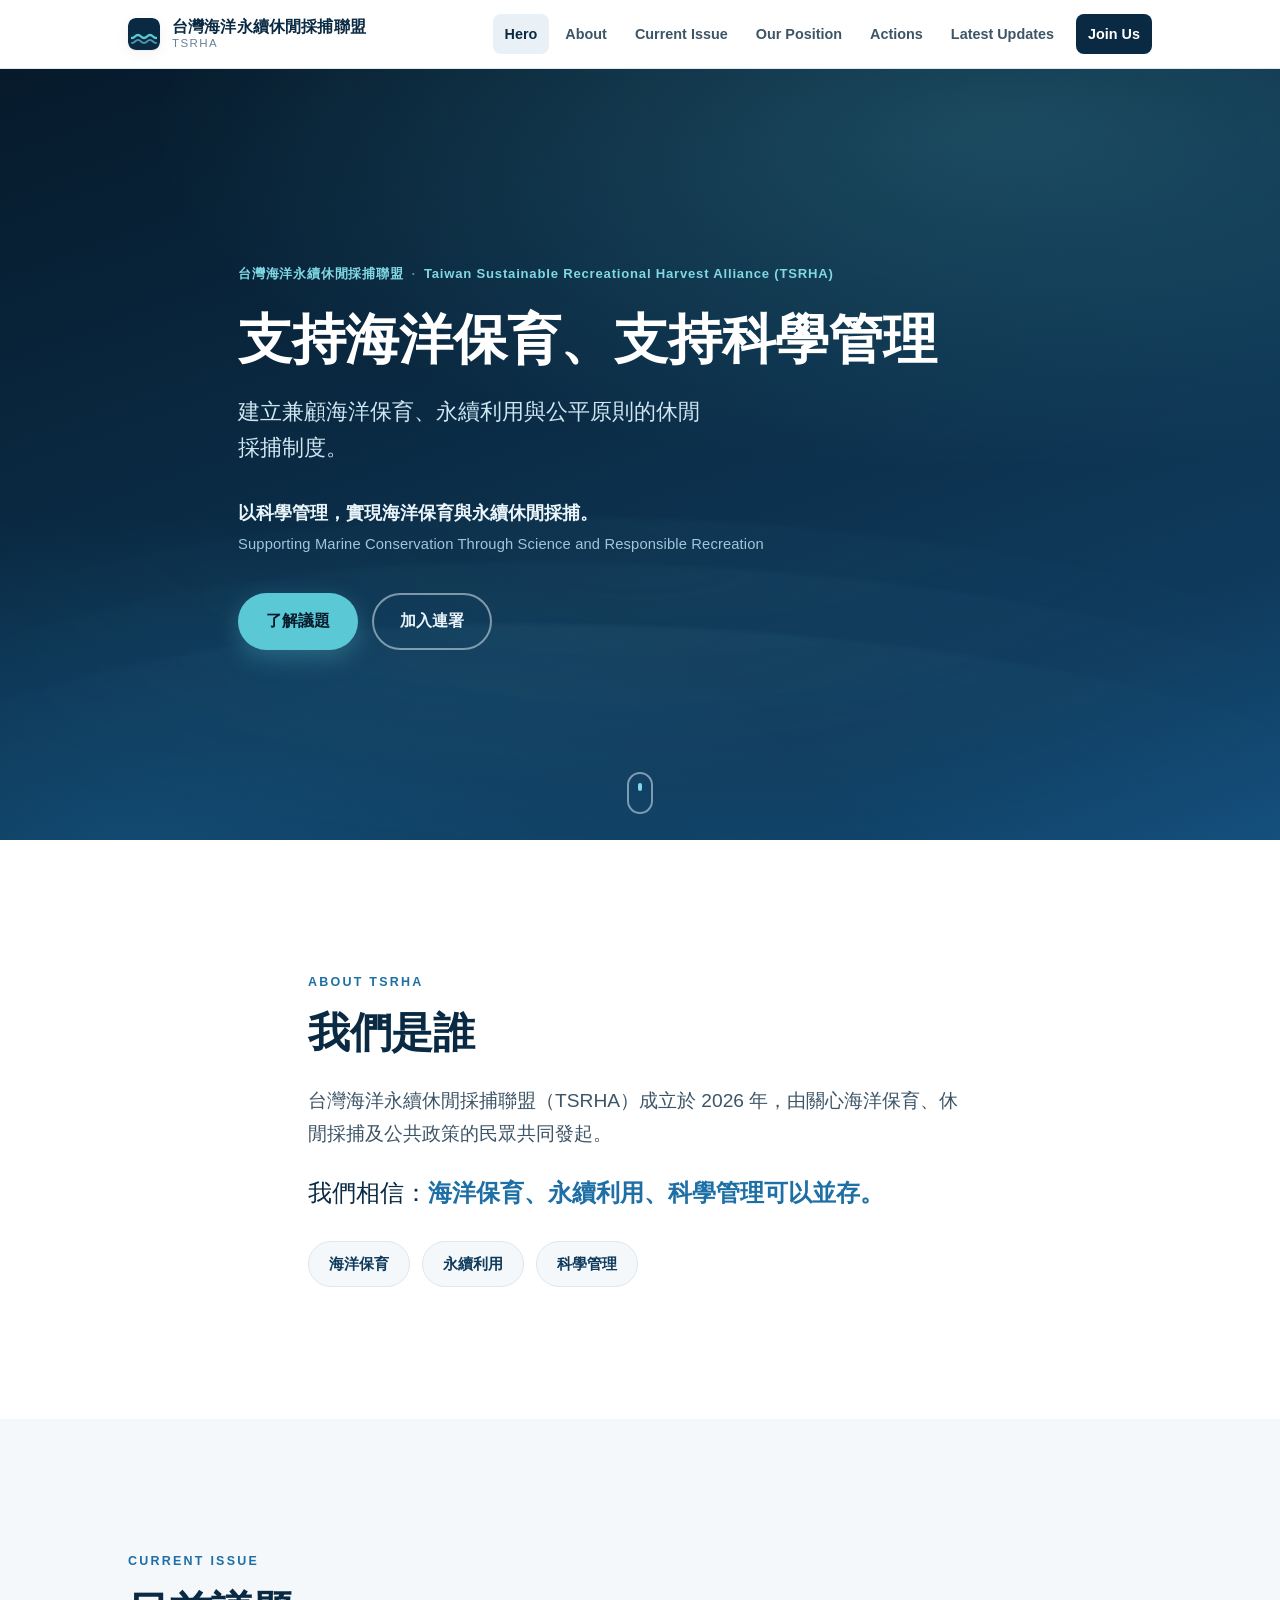
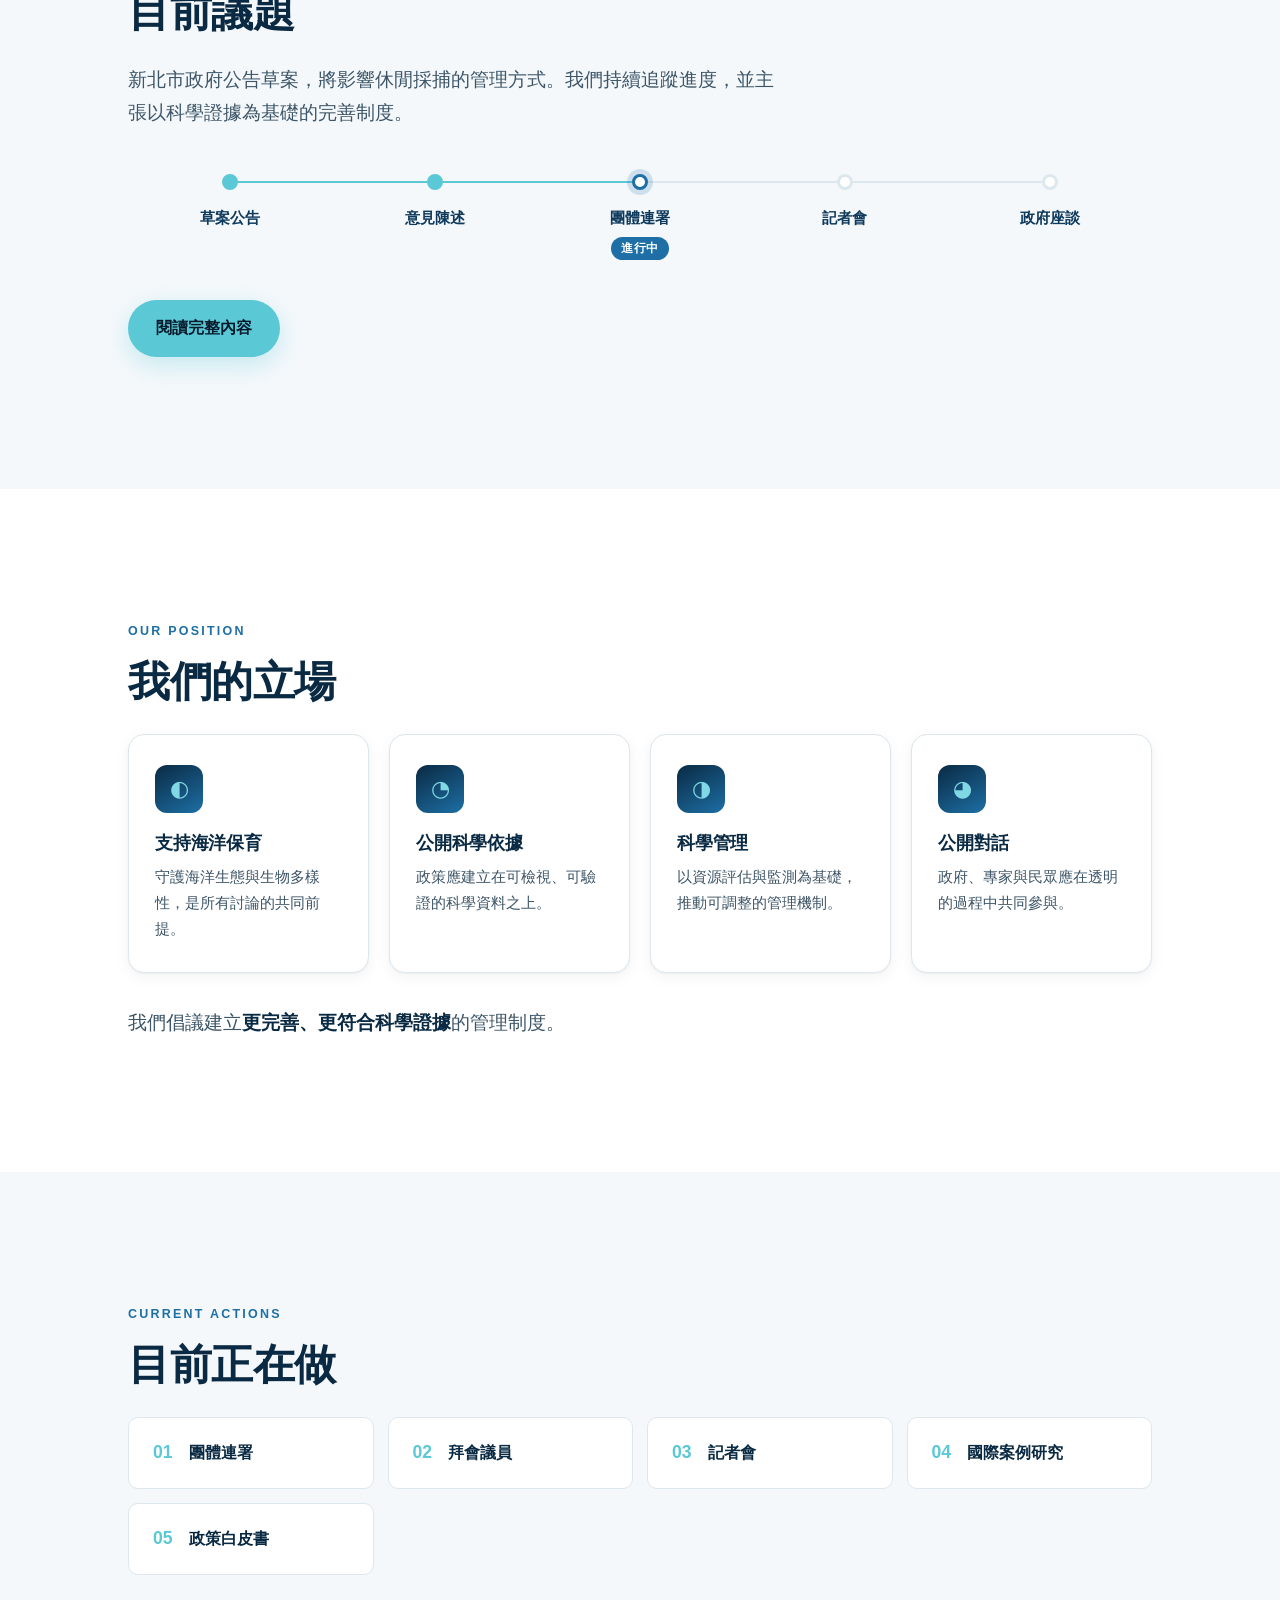
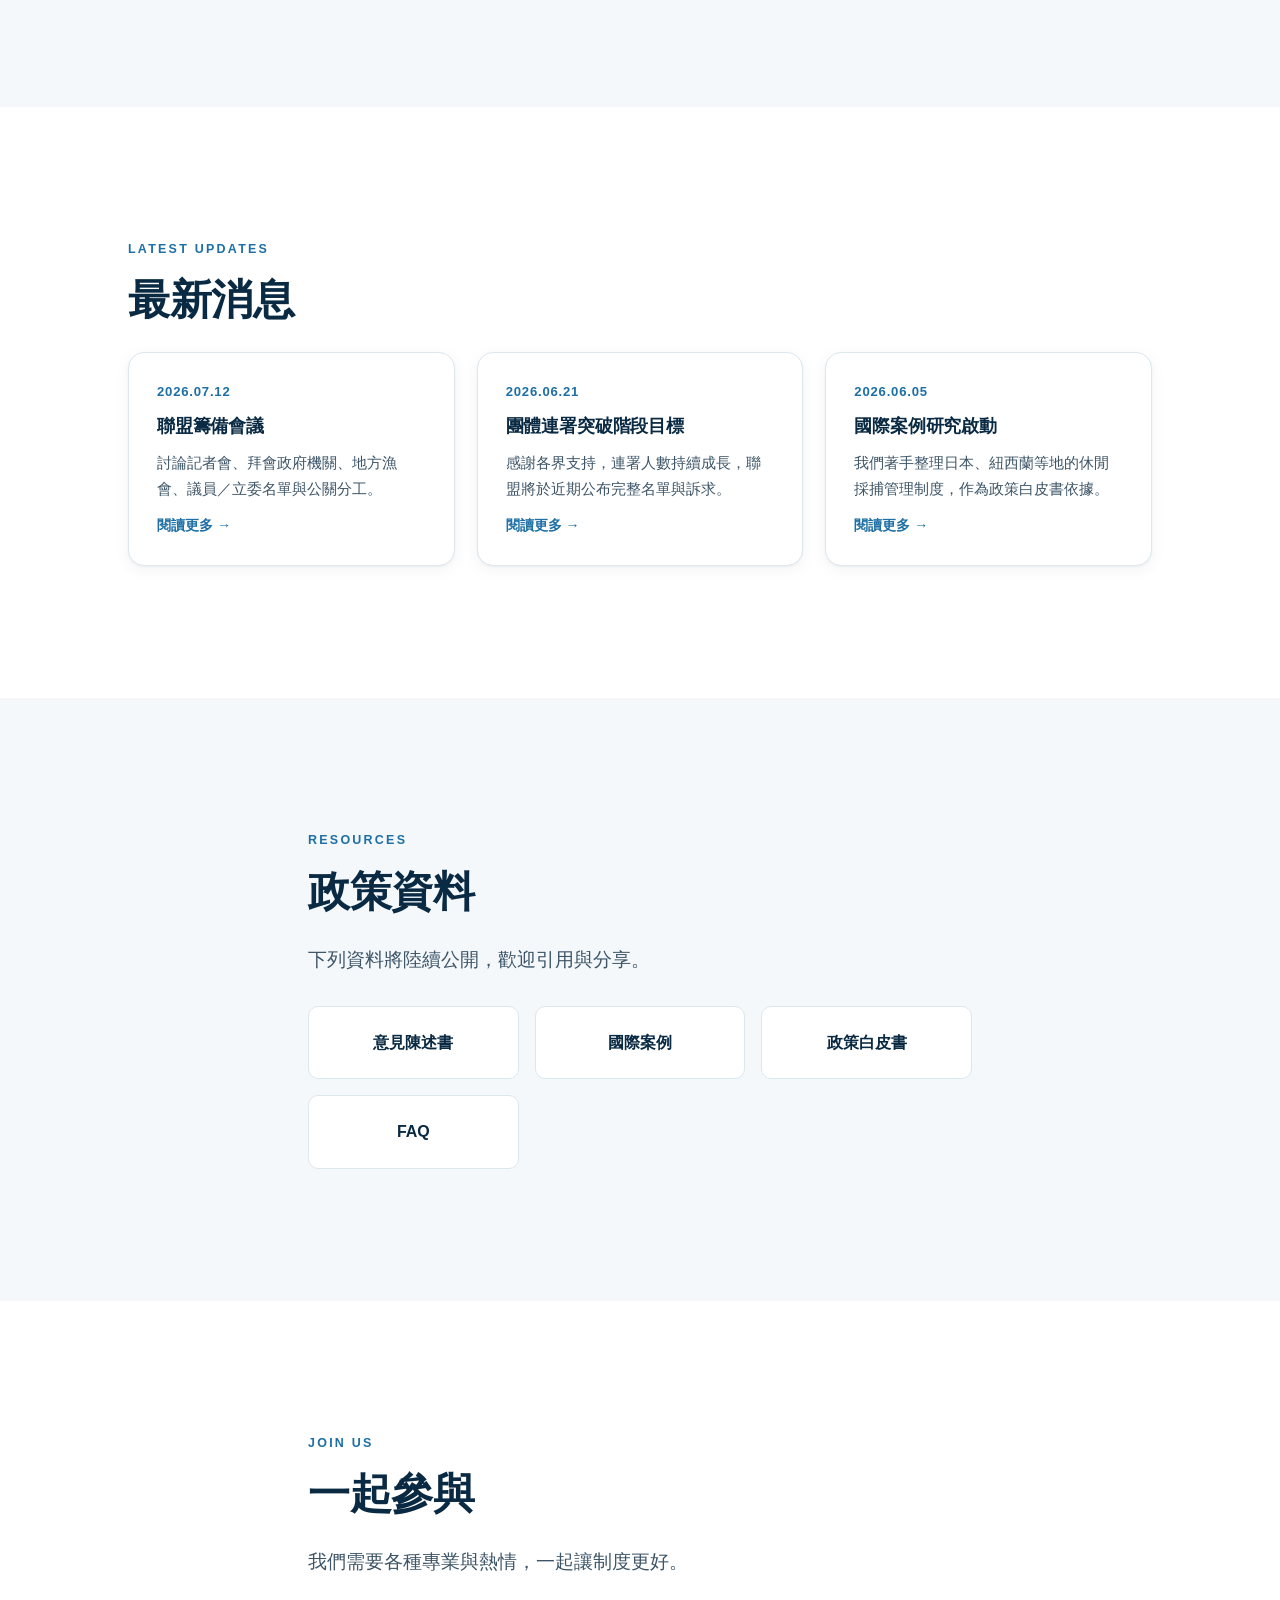
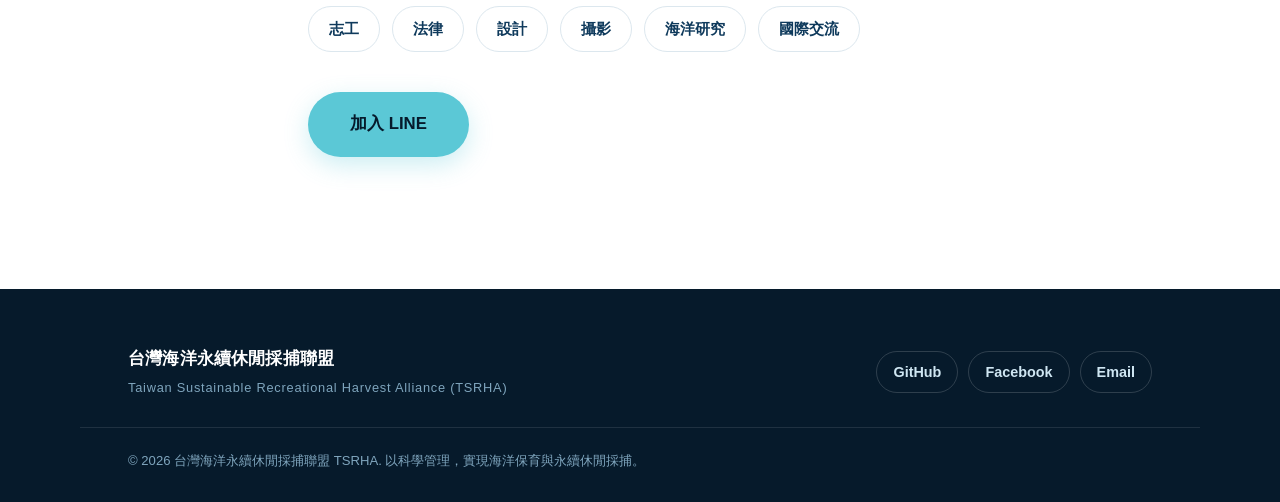
==== index.html @ b39837e5 "Update latest news item" ====
<!DOCTYPE html>
<html lang="zh-Hant">
<head>
  <meta charset="UTF-8">
  <meta name="viewport" content="width=device-width, initial-scale=1.0">
  <meta name="description" content="台灣海洋永續休閒採捕聯盟（TSRHA）— 以科學管理，實現海洋保育與永續休閒採捕。Supporting Marine Conservation Through Science and Responsible Recreation.">
  <meta name="theme-color" content="#0a2a43">
  <meta property="og:title" content="台灣海洋永續休閒採捕聯盟 TSRHA">
  <meta property="og:description" content="以科學管理，實現海洋保育與永續休閒採捕。">
  <meta property="og:type" content="website">
  <title>台灣海洋永續休閒採捕聯盟 TSRHA｜以科學管理實現海洋保育與永續採捕</title>
  <link rel="stylesheet" href="styles.css">
  <link rel="icon" href="data:image/svg+xml,%3Csvg xmlns='http://www.w3.org/2000/svg' viewBox='0 0 32 32'%3E%3Crect width='32' height='32' rx='7' fill='%230a2a43'/%3E%3Cpath d='M4 20c3 0 3-3 6-3s3 3 6 3 3-3 6-3 3 3 6 3' stroke='%235bc8d6' stroke-width='2.4' fill='none' stroke-linecap='round'/%3E%3Cpath d='M4 25c3 0 3-3 6-3s3 3 6 3 3-3 6-3 3 3 6 3' stroke='%237fd8e3' stroke-width='2' fill='none' stroke-linecap='round' opacity='.6'/%3E%3C/svg%3E">
</head>
<body>
  <a class="skip-link" href="#main">跳至主要內容</a>

  <!-- ============ Header / Navigation ============ -->
  <header class="site-header" id="top">
    <div class="container header-inner">
      <a class="brand" href="#hero" aria-label="台灣海洋永續休閒採捕聯盟 首頁">
        <span class="brand-mark" aria-hidden="true">
          <svg viewBox="0 0 32 32" width="32" height="32" focusable="false">
            <rect width="32" height="32" rx="7" fill="#0a2a43"></rect>
            <path d="M4 20c3 0 3-3 6-3s3 3 6 3 3-3 6-3 3 3 6 3" stroke="#5bc8d6" stroke-width="2.4" fill="none" stroke-linecap="round"></path>
            <path d="M4 25c3 0 3-3 6-3s3 3 6 3 3-3 6-3 3 3 6 3" stroke="#7fd8e3" stroke-width="2" fill="none" stroke-linecap="round" opacity=".6"></path>
          </svg>
        </span>
        <span class="brand-text">
          <span class="brand-zh">台灣海洋永續休閒採捕聯盟</span>
          <span class="brand-en">TSRHA</span>
        </span>
      </a>

      <button class="nav-toggle" id="navToggle" aria-expanded="false" aria-controls="primaryNav" aria-label="開啟選單">
        <span class="nav-toggle-bar" aria-hidden="true"></span>
        <span class="nav-toggle-bar" aria-hidden="true"></span>
        <span class="nav-toggle-bar" aria-hidden="true"></span>
      </button>

      <nav class="primary-nav" id="primaryNav" aria-label="主要導覽">
        <ul>
          <li><a href="#hero">Hero</a></li>
          <li><a href="#about">About</a></li>
          <li><a href="#current-issue">Current Issue</a></li>
          <li><a href="#our-position">Our Position</a></li>
          <li><a href="#actions">Actions</a></li>
          <li><a href="#updates">Latest Updates</a></li>
          <li><a class="nav-cta" href="#join">Join Us</a></li>
        </ul>
      </nav>
    </div>
  </header>

  <main id="main">
    <!-- ============ Hero ============ -->
    <section class="hero" id="hero" aria-labelledby="hero-title">
      <div class="hero-bg" aria-hidden="true">
        <div class="hero-waves">
          <span class="wave wave-1"></span>
          <span class="wave wave-2"></span>
          <span class="wave wave-3"></span>
        </div>
      </div>
      <div class="container hero-inner">
        <p class="hero-eyebrow">台灣海洋永續休閒採捕聯盟<span class="dot" aria-hidden="true">·</span>Taiwan Sustainable Recreational Harvest Alliance (TSRHA)</p>
        <h1 id="hero-title" class="hero-title">支持海洋保育、支持科學管理</h1>
        <p class="hero-sub">建立兼顧海洋保育、永續利用與公平原則的休閒採捕制度。</p>
        <p class="hero-tagline" lang="zh-Hant">以科學管理，實現海洋保育與永續休閒採捕。</p>
        <p class="hero-tagline-en" lang="en">Supporting Marine Conservation Through Science and Responsible Recreation</p>
        <div class="hero-actions">
          <a class="btn btn-primary" href="#current-issue">了解議題</a>
          <a class="btn btn-outline" href="https://www.surveycake.com/s/xye89?v=3" target="_blank" rel="noopener noreferrer">加入連署</a>
        </div>
      </div>
      <a class="scroll-hint" href="#about" aria-label="向下捲動至 About">
        <span aria-hidden="true"></span>
      </a>
    </section>

    <!-- ============ About ============ -->
    <section class="section" id="about" aria-labelledby="about-title" data-reveal>
      <div class="container narrow">
        <p class="section-eyebrow">About TSRHA</p>
        <h2 id="about-title" class="section-title">我們是誰</h2>
        <p class="lead">
          台灣海洋永續休閒採捕聯盟（TSRHA）成立於 2026 年，由關心海洋保育、休閒採捕及公共政策的民眾共同發起。
        </p>
        <p class="belief-line">我們相信：<strong>海洋保育、永續利用、科學管理可以並存。</strong></p>
        <ul class="belief-pills" aria-label="核心信念">
          <li>海洋保育</li>
          <li>永續利用</li>
          <li>科學管理</li>
        </ul>
      </div>
    </section>

    <!-- ============ Current Issue ============ -->
    <section class="section section-alt" id="current-issue" aria-labelledby="issue-title" data-reveal>
      <div class="container">
        <p class="section-eyebrow">Current Issue</p>
        <h2 id="issue-title" class="section-title">目前議題</h2>
        <p class="lead">新北市政府公告草案，將影響休閒採捕的管理方式。我們持續追蹤進度，並主張以科學證據為基礎的完善制度。</p>

        <ol class="timeline" aria-label="議題進度時間軸">
          <li class="timeline-step is-done">
            <span class="timeline-node" aria-hidden="true"></span>
            <span class="timeline-label">草案公告</span>
          </li>
          <li class="timeline-step is-done">
            <span class="timeline-node" aria-hidden="true"></span>
            <span class="timeline-label">意見陳述</span>
          </li>
          <li class="timeline-step is-current" aria-current="step">
            <span class="timeline-node" aria-hidden="true"></span>
            <span class="timeline-label">團體連署<span class="timeline-tag">進行中</span></span>
          </li>
          <li class="timeline-step">
            <span class="timeline-node" aria-hidden="true"></span>
            <span class="timeline-label">記者會</span>
          </li>
          <li class="timeline-step">
            <span class="timeline-node" aria-hidden="true"></span>
            <span class="timeline-label">政府座談</span>
          </li>
        </ol>

        <div class="section-cta">
          <a class="btn btn-primary" href="https://ocean-petition-tw.github.io/" target="_blank" rel="noopener noreferrer">閱讀完整內容</a>
        </div>
      </div>
    </section>

    <!-- ============ Our Position ============ -->
    <section class="section" id="our-position" aria-labelledby="position-title" data-reveal>
      <div class="container">
        <p class="section-eyebrow">Our Position</p>
        <h2 id="position-title" class="section-title">我們的立場</h2>
        <div class="card-grid">
          <article class="card">
            <span class="card-icon" aria-hidden="true">◐</span>
            <h3>支持海洋保育</h3>
            <p>守護海洋生態與生物多樣性，是所有討論的共同前提。</p>
          </article>
          <article class="card">
            <span class="card-icon" aria-hidden="true">◔</span>
            <h3>公開科學依據</h3>
            <p>政策應建立在可檢視、可驗證的科學資料之上。</p>
          </article>
          <article class="card">
            <span class="card-icon" aria-hidden="true">◑</span>
            <h3>科學管理</h3>
            <p>以資源評估與監測為基礎，推動可調整的管理機制。</p>
          </article>
          <article class="card">
            <span class="card-icon" aria-hidden="true">◕</span>
            <h3>公開對話</h3>
            <p>政府、專家與民眾應在透明的過程中共同參與。</p>
          </article>
        </div>
        <p class="position-note">我們倡議建立<strong>更完善、更符合科學證據</strong>的管理制度。</p>
      </div>
    </section>

    <!-- ============ Current Actions ============ -->
    <section class="section section-alt" id="actions" aria-labelledby="actions-title" data-reveal>
      <div class="container">
        <p class="section-eyebrow">Current Actions</p>
        <h2 id="actions-title" class="section-title">目前正在做</h2>
        <ul class="action-list">
          <li><span class="action-num" aria-hidden="true">01</span><span class="action-text">團體連署</span></li>
          <li><span class="action-num" aria-hidden="true">02</span><span class="action-text">拜會議員</span></li>
          <li><span class="action-num" aria-hidden="true">03</span><span class="action-text">記者會</span></li>
          <li><span class="action-num" aria-hidden="true">04</span><span class="action-text">國際案例研究</span></li>
          <li><span class="action-num" aria-hidden="true">05</span><span class="action-text">政策白皮書</span></li>
        </ul>
      </div>
    </section>

    <!-- ============ Latest Updates ============ -->
    <section class="section" id="updates" aria-labelledby="updates-title" data-reveal>
      <div class="container">
        <p class="section-eyebrow">Latest Updates</p>
        <h2 id="updates-title" class="section-title">最新消息</h2>
        <div class="updates-grid">
          <article class="update-card">
            <time class="update-date" datetime="2026-07-12">2026.07.12</time>
            <h3>聯盟籌備會議</h3>
            <p>討論記者會、拜會政府機關、地方漁會、議員／立委名單與公關分工。</p>
            <span class="update-more" aria-hidden="true">閱讀更多 →</span>
          </article>
          <article class="update-card">
            <time class="update-date" datetime="2026-06-21">2026.06.21</time>
            <h3>團體連署突破階段目標</h3>
            <p>感謝各界支持，連署人數持續成長，聯盟將於近期公布完整名單與訴求。</p>
            <span class="update-more" aria-hidden="true">閱讀更多 →</span>
          </article>
          <article class="update-card">
            <time class="update-date" datetime="2026-06-05">2026.06.05</time>
            <h3>國際案例研究啟動</h3>
            <p>我們著手整理日本、紐西蘭等地的休閒採捕管理制度，作為政策白皮書依據。</p>
            <span class="update-more" aria-hidden="true">閱讀更多 →</span>
          </article>
        </div>
      </div>
    </section>

    <!-- ============ Resources ============ -->
    <section class="section section-alt" id="resources" aria-labelledby="resources-title" data-reveal>
      <div class="container narrow">
        <p class="section-eyebrow">Resources</p>
        <h2 id="resources-title" class="section-title">政策資料</h2>
        <p class="lead">下列資料將陸續公開，歡迎引用與分享。</p>
        <div class="resource-grid">
          <a class="resource-btn" href="https://ocean-petition-tw.github.io/formal-opinion.html" target="_blank" rel="noopener noreferrer">意見陳述書</a>
          <a class="resource-btn" href="international-cases.html">國際案例</a>
          <a class="resource-btn" href="#resources">政策白皮書</a>
          <a class="resource-btn" href="#resources">FAQ</a>
        </div>
      </div>
    </section>

    <!-- ============ Join Us ============ -->
    <section class="section join" id="join" aria-labelledby="join-title" data-reveal>
      <div class="container narrow">
        <p class="section-eyebrow">Join Us</p>
        <h2 id="join-title" class="section-title">一起參與</h2>
        <p class="lead">我們需要各種專業與熱情，一起讓制度更好。</p>
        <ul class="need-pills" aria-label="我們需要的協助">
          <li>志工</li>
          <li>法律</li>
          <li>設計</li>
          <li>攝影</li>
          <li>海洋研究</li>
          <li>國際交流</li>
        </ul>
        <div class="section-cta">
          <a class="btn btn-primary btn-lg" href="https://line.me/ti/g2/i-rmrj-7EgSHx9O4SZBCc9QsQzSQng6UnqWGpA?utm_source=invitation&amp;utm_medium=link_copy&amp;utm_campaign=default" target="_blank" rel="noopener noreferrer">加入 LINE</a>
        </div>
      </div>
    </section>
  </main>

  <!-- ============ Footer ============ -->
  <footer class="site-footer" aria-labelledby="footer-title">
    <div class="container footer-inner">
      <div class="footer-brand">
        <span class="brand-zh" id="footer-title">台灣海洋永續休閒採捕聯盟</span>
        <span class="brand-en">Taiwan Sustainable Recreational Harvest Alliance (TSRHA)</span>
      </div>
      <nav class="footer-links" aria-label="頁尾連結">
        <a href="https://github.com/" rel="noopener">GitHub</a>
        <a href="https://www.facebook.com/profile.php?id=61591621356307" target="_blank" rel="noopener noreferrer">Facebook</a>
        <a href="mailto:contact@tsrha.org">Email</a>
      </nav>
    </div>
    <div class="container footer-copy">
      <p>© 2026 台灣海洋永續休閒採捕聯盟 TSRHA. 以科學管理，實現海洋保育與永續休閒採捕。</p>
    </div>
  </footer>

  <button class="to-top" id="toTop" aria-label="回到頂部" hidden>
    <span aria-hidden="true">↑</span>
  </button>

  <script src="script.js"></script>
</body>
</html>
---- styles.css ----
/* ============================================================
   TSRHA — 台灣海洋永續休閒採捕聯盟
   Minimal · deep blue · ocean · modern policy organization
   No external fonts / images / CDNs.
   ============================================================ */

:root {
  /* Deep blue ocean palette */
  --navy-900: #061a2b;
  --navy-800: #0a2a43;
  --navy-700: #0f3a5c;
  --navy-600: #14507d;
  --blue-500: #1d6fa5;
  --teal-400: #5bc8d6;
  --teal-300: #7fd8e3;

  --ink: #0c2231;
  --ink-soft: #3d5567;
  --ink-faint: #6a8095;

  --paper: #ffffff;
  --paper-2: #f4f8fb;
  --paper-3: #eaf1f6;
  --line: #dce7ee;

  --focus: #1d6fa5;

  --maxw: 1120px;
  --radius: 16px;
  --radius-sm: 10px;
  --shadow-sm: 0 1px 2px rgba(10, 42, 67, .05), 0 4px 16px rgba(10, 42, 67, .05);
  --shadow-md: 0 12px 40px rgba(10, 42, 67, .12);

  --ease: cubic-bezier(.22, .61, .36, 1);

  --font: -apple-system, BlinkMacSystemFont, "Segoe UI", Roboto,
          "Helvetica Neue", "PingFang TC", "Microsoft JhengHei",
          "Noto Sans TC", sans-serif;
}

*, *::before, *::after { box-sizing: border-box; }

html { scroll-behavior: smooth; scroll-padding-top: 84px; }

body {
  margin: 0;
  font-family: var(--font);
  color: var(--ink);
  background: var(--paper);
  line-height: 1.7;
  -webkit-font-smoothing: antialiased;
  text-rendering: optimizeLegibility;
}

h1, h2, h3 { line-height: 1.25; margin: 0; letter-spacing: -.01em; }
p { margin: 0; }
a { color: inherit; }
img, svg { display: block; max-width: 100%; }

/* ---------- Accessibility ---------- */
.skip-link {
  position: absolute;
  left: 12px;
  top: -60px;
  z-index: 200;
  background: var(--navy-800);
  color: #fff;
  padding: 10px 18px;
  border-radius: var(--radius-sm);
  transition: top .2s var(--ease);
}
.skip-link:focus { top: 12px; }

:focus-visible {
  outline: 3px solid var(--focus);
  outline-offset: 3px;
  border-radius: 4px;
}

/* ---------- Layout helpers ---------- */
.container {
  width: 100%;
  max-width: var(--maxw);
  margin: 0 auto;
  padding-inline: clamp(20px, 5vw, 48px);
}
.narrow { max-width: 760px; }

.section { padding-block: clamp(72px, 11vw, 132px); }
.section-alt { background: var(--paper-2); }

.section-eyebrow {
  font-size: .78rem;
  font-weight: 700;
  letter-spacing: .18em;
  text-transform: uppercase;
  color: var(--blue-500);
  margin-bottom: 14px;
}
.section-title {
  font-size: clamp(1.7rem, 4vw, 2.6rem);
  color: var(--navy-800);
  margin-bottom: 26px;
}
.lead {
  font-size: clamp(1.05rem, 2vw, 1.2rem);
  color: var(--ink-soft);
  max-width: 62ch;
}

/* ============================================================
   Header / Navigation
   ============================================================ */
.site-header {
  position: sticky;
  top: 0;
  z-index: 100;
  background: rgba(255, 255, 255, .82);
  backdrop-filter: saturate(160%) blur(12px);
  border-bottom: 1px solid var(--line);
}
.header-inner {
  display: flex;
  align-items: center;
  justify-content: space-between;
  gap: 20px;
  min-height: 68px;
}
.brand {
  display: flex;
  align-items: center;
  gap: 12px;
  text-decoration: none;
  color: var(--navy-800);
}
.brand-mark { flex: 0 0 auto; display: flex; }
.brand-mark svg { border-radius: 8px; box-shadow: var(--shadow-sm); }
.brand-text { display: flex; flex-direction: column; line-height: 1.15; }
.brand-zh { font-weight: 800; font-size: 1rem; letter-spacing: .01em; }
.brand-en { font-size: .72rem; color: var(--ink-faint); letter-spacing: .12em; }

.primary-nav ul {
  display: flex;
  align-items: center;
  gap: 4px;
  list-style: none;
  margin: 0;
  padding: 0;
}
.primary-nav a {
  display: inline-block;
  padding: 8px 12px;
  font-size: .9rem;
  font-weight: 600;
  color: var(--ink-soft);
  text-decoration: none;
  border-radius: 8px;
  transition: color .2s var(--ease), background .2s var(--ease);
}
.primary-nav a:hover { color: var(--navy-800); background: var(--paper-3); }
.primary-nav a.is-active { color: var(--navy-800); background: var(--paper-3); }
.primary-nav a.nav-cta {
  background: var(--navy-800);
  color: #fff;
  margin-left: 6px;
}
.primary-nav a.nav-cta:hover { background: var(--navy-700); }
.primary-nav a.nav-cta.is-active { background: var(--navy-700); }

.nav-toggle {
  display: none;
  flex-direction: column;
  justify-content: center;
  gap: 5px;
  width: 44px;
  height: 44px;
  padding: 0;
  border: 1px solid var(--line);
  border-radius: 10px;
  background: #fff;
  cursor: pointer;
}
.nav-toggle-bar {
  width: 20px;
  height: 2px;
  margin: 0 auto;
  background: var(--navy-800);
  border-radius: 2px;
  transition: transform .25s var(--ease), opacity .2s var(--ease);
}
.nav-toggle[aria-expanded="true"] .nav-toggle-bar:nth-child(1) { transform: translateY(7px) rotate(45deg); }
.nav-toggle[aria-expanded="true"] .nav-toggle-bar:nth-child(2) { opacity: 0; }
.nav-toggle[aria-expanded="true"] .nav-toggle-bar:nth-child(3) { transform: translateY(-7px) rotate(-45deg); }

/* ============================================================
   Hero
   ============================================================ */
.hero {
  position: relative;
  overflow: hidden;
  color: #eaf6fb;
  background: linear-gradient(160deg, var(--navy-900) 0%, var(--navy-800) 40%, var(--navy-700) 78%, var(--navy-600) 100%);
  isolation: isolate;
}
.hero-inner {
  position: relative;
  z-index: 2;
  padding-block: clamp(96px, 17vw, 190px);
  max-width: 900px;
}
.hero-bg { position: absolute; inset: 0; z-index: 1; }
/* soft radial light + subtle grain via gradients */
.hero-bg::before {
  content: "";
  position: absolute;
  inset: 0;
  background:
    radial-gradient(120% 80% at 78% 8%, rgba(91, 200, 214, .22), transparent 55%),
    radial-gradient(90% 70% at 10% 100%, rgba(29, 111, 165, .35), transparent 60%);
}
.hero-waves { position: absolute; inset: 0; overflow: hidden; }
.wave {
  position: absolute;
  left: -25%;
  right: -25%;
  height: 46%;
  bottom: -12%;
  background: radial-gradient(60% 100% at 50% 0, rgba(127, 216, 227, .10), transparent 70%);
  border-radius: 44% 56% 50% 50% / 100% 100% 0 0;
  filter: blur(2px);
  animation: waveFloat 14s ease-in-out infinite;
}
.wave-1 { bottom: -18%; opacity: .55; }
.wave-2 { bottom: -10%; opacity: .4; animation-duration: 18s; animation-delay: -3s; }
.wave-3 { bottom: -4%;  opacity: .3; animation-duration: 22s; animation-delay: -7s; }
@keyframes waveFloat {
  0%, 100% { transform: translateY(0) scaleX(1); }
  50%      { transform: translateY(-14px) scaleX(1.04); }
}

.hero-eyebrow {
  display: inline-flex;
  align-items: center;
  flex-wrap: wrap;
  gap: 8px;
  font-size: .82rem;
  letter-spacing: .06em;
  color: var(--teal-300);
  font-weight: 600;
  margin-bottom: 22px;
}
.hero-eyebrow .dot { opacity: .6; }
.hero-title {
  font-size: clamp(2.1rem, 5.2vw, 3.4rem);
  font-weight: 800;
  color: #fff;
  line-height: 1.22;
  letter-spacing: -.005em;
  margin-bottom: 20px;
  text-wrap: balance;
}
.hero-sub {
  font-size: clamp(1.05rem, 2.4vw, 1.35rem);
  color: #cfe6f2;
  max-width: 40ch;
  margin-bottom: 30px;
}
.hero-tagline {
  font-size: clamp(1rem, 2vw, 1.15rem);
  color: #eaf6fb;
  font-weight: 600;
  margin-bottom: 4px;
}
.hero-tagline-en {
  font-size: .92rem;
  color: #9fc6db;
  letter-spacing: .01em;
  margin-bottom: 36px;
}
.hero-actions { display: flex; flex-wrap: wrap; gap: 14px; }

.scroll-hint {
  position: absolute;
  left: 50%;
  bottom: 26px;
  transform: translateX(-50%);
  z-index: 2;
  width: 26px;
  height: 42px;
  border: 2px solid rgba(234, 246, 251, .5);
  border-radius: 14px;
}
.scroll-hint span {
  position: absolute;
  left: 50%;
  top: 9px;
  width: 4px;
  height: 8px;
  margin-left: -2px;
  background: var(--teal-300);
  border-radius: 2px;
  animation: scrollDot 1.8s var(--ease) infinite;
}
@keyframes scrollDot {
  0% { opacity: 0; transform: translateY(0); }
  30% { opacity: 1; }
  100% { opacity: 0; transform: translateY(14px); }
}

/* ============================================================
   Buttons
   ============================================================ */
.btn {
  display: inline-flex;
  align-items: center;
  justify-content: center;
  gap: 8px;
  padding: 13px 26px;
  font-size: .98rem;
  font-weight: 700;
  text-decoration: none;
  border-radius: 999px;
  border: 2px solid transparent;
  cursor: pointer;
  transition: transform .18s var(--ease), background .2s var(--ease),
              border-color .2s var(--ease), color .2s var(--ease), box-shadow .2s var(--ease);
}
.btn:hover { transform: translateY(-2px); }
.btn:active { transform: translateY(0); }
.btn-primary {
  background: var(--teal-400);
  color: var(--navy-900);
  box-shadow: 0 8px 24px rgba(91, 200, 214, .3);
}
.btn-primary:hover { background: var(--teal-300); }
.btn-outline {
  background: transparent;
  color: #eaf6fb;
  border-color: rgba(234, 246, 251, .5);
}
.btn-outline:hover { border-color: #eaf6fb; background: rgba(234, 246, 251, .08); }
.btn-lg { padding: 16px 40px; font-size: 1.05rem; }

/* On light sections, outline variant re-tint handled inline via context */
.section .btn-primary { color: var(--navy-900); }

/* ============================================================
   About
   ============================================================ */
.belief-line {
  margin-top: 22px;
  font-size: clamp(1.1rem, 2.4vw, 1.5rem);
  color: var(--navy-800);
}
.belief-line strong { color: var(--blue-500); }
.belief-pills, .need-pills {
  display: flex;
  flex-wrap: wrap;
  gap: 12px;
  list-style: none;
  padding: 0;
  margin: 28px 0 0;
}
.belief-pills li, .need-pills li {
  padding: 9px 20px;
  background: var(--paper-2);
  border: 1px solid var(--line);
  border-radius: 999px;
  font-weight: 600;
  color: var(--navy-700);
  font-size: .95rem;
}

/* ============================================================
   Timeline (Current Issue)
   ============================================================ */
.timeline {
  display: flex;
  flex-wrap: wrap;
  gap: 8px 0;
  list-style: none;
  margin: 40px 0 0;
  padding: 0;
  counter-reset: step;
}
.timeline-step {
  position: relative;
  flex: 1 1 0;
  min-width: 120px;
  padding-top: 34px;
  text-align: center;
}
.timeline-step::before {
  content: "";
  position: absolute;
  top: 11px;
  left: 50%;
  right: -50%;
  height: 2px;
  background: var(--line);
}
.timeline-step:last-child::before { display: none; }
.timeline-step.is-done::before { background: var(--teal-400); }
.timeline-node {
  position: absolute;
  top: 4px;
  left: 50%;
  transform: translateX(-50%);
  width: 16px;
  height: 16px;
  border-radius: 50%;
  background: #fff;
  border: 3px solid var(--line);
  z-index: 1;
}
.is-done .timeline-node { border-color: var(--teal-400); background: var(--teal-400); }
.is-current .timeline-node {
  border-color: var(--blue-500);
  background: #fff;
  box-shadow: 0 0 0 5px rgba(29, 111, 165, .18);
}
.timeline-label {
  display: inline-flex;
  flex-direction: column;
  align-items: center;
  gap: 6px;
  font-weight: 600;
  color: var(--navy-700);
  font-size: .95rem;
}
.timeline-tag {
  font-size: .72rem;
  font-weight: 700;
  color: #fff;
  background: var(--blue-500);
  padding: 2px 10px;
  border-radius: 999px;
  letter-spacing: .04em;
}

.section-cta { margin-top: 40px; }

/* ============================================================
   Cards (Our Position)
   ============================================================ */
.card-grid {
  display: grid;
  grid-template-columns: repeat(auto-fit, minmax(220px, 1fr));
  gap: 20px;
  margin-top: 8px;
}
.card {
  background: var(--paper);
  border: 1px solid var(--line);
  border-radius: var(--radius);
  padding: 30px 26px;
  box-shadow: var(--shadow-sm);
  transition: transform .22s var(--ease), box-shadow .22s var(--ease), border-color .22s var(--ease);
}
.card:hover {
  transform: translateY(-4px);
  box-shadow: var(--shadow-md);
  border-color: #cadeeb;
}
.card-icon {
  display: inline-flex;
  align-items: center;
  justify-content: center;
  width: 48px;
  height: 48px;
  border-radius: 12px;
  background: linear-gradient(150deg, var(--navy-800), var(--blue-500));
  color: var(--teal-300);
  font-size: 1.4rem;
  margin-bottom: 18px;
}
.card h3 { font-size: 1.15rem; color: var(--navy-800); margin-bottom: 10px; }
.card p { color: var(--ink-soft); font-size: .96rem; }
.position-note {
  margin-top: 34px;
  font-size: clamp(1rem, 2vw, 1.2rem);
  color: var(--ink-soft);
}
.position-note strong { color: var(--navy-800); }

/* ============================================================
   Actions
   ============================================================ */
.action-list {
  display: grid;
  grid-template-columns: repeat(auto-fit, minmax(200px, 1fr));
  gap: 14px;
  list-style: none;
  margin: 8px 0 0;
  padding: 0;
}
.action-list li {
  display: flex;
  align-items: center;
  gap: 16px;
  padding: 20px 24px;
  background: var(--paper);
  border: 1px solid var(--line);
  border-radius: var(--radius-sm);
  transition: transform .2s var(--ease), box-shadow .2s var(--ease);
}
.action-list li:hover { transform: translateX(4px); box-shadow: var(--shadow-sm); }
.action-num {
  font-size: 1.1rem;
  font-weight: 800;
  color: var(--teal-400);
  font-variant-numeric: tabular-nums;
}
.action-text { font-weight: 600; color: var(--navy-800); }

/* ============================================================
   Latest Updates
   ============================================================ */
.updates-grid {
  display: grid;
  grid-template-columns: repeat(auto-fit, minmax(260px, 1fr));
  gap: 22px;
  margin-top: 8px;
}
.update-card {
  display: flex;
  flex-direction: column;
  gap: 12px;
  padding: 28px;
  background: var(--paper);
  border: 1px solid var(--line);
  border-radius: var(--radius);
  box-shadow: var(--shadow-sm);
  transition: transform .22s var(--ease), box-shadow .22s var(--ease);
}
.update-card:hover { transform: translateY(-4px); box-shadow: var(--shadow-md); }
.update-date {
  font-size: .82rem;
  font-weight: 700;
  letter-spacing: .06em;
  color: var(--blue-500);
  font-variant-numeric: tabular-nums;
}
.update-card h3 { font-size: 1.12rem; color: var(--navy-800); }
.update-card p { color: var(--ink-soft); font-size: .95rem; flex: 1; }
.update-more { font-size: .88rem; font-weight: 700; color: var(--blue-500); }

/* ============================================================
   Resources
   ============================================================ */
.resource-grid {
  display: grid;
  grid-template-columns: repeat(auto-fit, minmax(160px, 1fr));
  gap: 16px;
  margin-top: 30px;
}
.resource-btn {
  display: flex;
  align-items: center;
  justify-content: center;
  padding: 22px 18px;
  background: var(--paper);
  border: 1px solid var(--line);
  border-radius: var(--radius-sm);
  font-weight: 700;
  color: var(--navy-800);
  text-decoration: none;
  transition: transform .2s var(--ease), border-color .2s var(--ease), color .2s var(--ease), box-shadow .2s var(--ease);
}
.resource-btn:hover {
  transform: translateY(-3px);
  border-color: var(--teal-400);
  color: var(--blue-500);
  box-shadow: var(--shadow-sm);
}

/* ============================================================
   Join
   ============================================================ */
.join .need-pills li { background: #fff; }

/* ============================================================
   Footer
   ============================================================ */
.site-footer {
  background: var(--navy-900);
  color: #b9d3e2;
  padding-block: 56px 30px;
}
.footer-inner {
  display: flex;
  flex-wrap: wrap;
  align-items: center;
  justify-content: space-between;
  gap: 24px;
  padding-bottom: 28px;
  border-bottom: 1px solid rgba(255, 255, 255, .1);
}
.footer-brand { display: flex; flex-direction: column; gap: 4px; }
.footer-brand .brand-zh { color: #fff; font-weight: 800; font-size: 1.05rem; }
.footer-brand .brand-en { color: #7fa5bd; font-size: .8rem; letter-spacing: .06em; }
.footer-links { display: flex; gap: 10px; flex-wrap: wrap; }
.footer-links a {
  padding: 8px 16px;
  font-weight: 600;
  font-size: .9rem;
  color: #cfe6f2;
  text-decoration: none;
  border: 1px solid rgba(255, 255, 255, .16);
  border-radius: 999px;
  transition: background .2s var(--ease), border-color .2s var(--ease);
}
.footer-links a:hover { background: rgba(255, 255, 255, .08); border-color: rgba(255, 255, 255, .4); }
.footer-copy { margin-top: 22px; }
.footer-copy p { font-size: .82rem; color: #7fa5bd; }

/* ============================================================
   Subpage (International Cases)
   ============================================================ */
.subpage-hero {
  background: linear-gradient(160deg, var(--navy-900) 0%, var(--navy-800) 45%, var(--navy-700) 100%);
  color: #eaf6fb;
  padding-block: clamp(96px, 14vw, 150px) clamp(56px, 9vw, 96px);
}
.subpage-hero .section-eyebrow { color: var(--teal-300); }
.subpage-hero .section-title { color: #fff; }
.subpage-hero .lead { color: #cfe3f0; }
.back-link {
  display: inline-flex;
  align-items: center;
  gap: 8px;
  margin-bottom: 26px;
  font-weight: 600;
  font-size: .95rem;
  color: var(--teal-300);
  text-decoration: none;
  transition: color .2s var(--ease), gap .2s var(--ease);
}
.back-link:hover { color: #fff; gap: 12px; }

.case-grid {
  display: grid;
  grid-template-columns: repeat(auto-fit, minmax(300px, 1fr));
  gap: 22px;
  margin-top: 40px;
}
.case-card {
  display: flex;
  flex-direction: column;
  background: var(--paper);
  border: 1px solid var(--line);
  border-radius: var(--radius);
  padding: 28px 26px;
  box-shadow: var(--shadow-sm);
  transition: transform .22s var(--ease), box-shadow .22s var(--ease), border-color .22s var(--ease);
}
.case-card:hover {
  transform: translateY(-4px);
  box-shadow: var(--shadow-md);
  border-color: #cadeeb;
}
.case-card h3 {
  font-size: 1.2rem;
  color: var(--navy-800);
  margin: 0 0 4px;
}
.case-region-en {
  display: block;
  font-size: .78rem;
  font-weight: 600;
  letter-spacing: .08em;
  text-transform: uppercase;
  color: var(--ink-faint);
  margin-bottom: 16px;
}
.case-list {
  list-style: none;
  margin: 0 0 20px;
  padding: 0;
  display: flex;
  flex-direction: column;
  gap: 10px;
}
.case-list li {
  position: relative;
  padding-left: 22px;
  color: var(--ink-soft);
  font-size: .95rem;
  line-height: 1.55;
}
.case-list li::before {
  content: "";
  position: absolute;
  left: 2px;
  top: .62em;
  width: 8px;
  height: 8px;
  border-radius: 50%;
  background: var(--teal-400);
}
.case-source {
  margin-top: auto;
  padding-top: 16px;
  border-top: 1px solid var(--line);
}
.case-source a {
  display: inline-flex;
  align-items: center;
  gap: 6px;
  font-weight: 700;
  font-size: .9rem;
  color: var(--blue-500);
  text-decoration: none;
  overflow-wrap: anywhere;
}
.case-source a:hover { color: var(--navy-700); text-decoration: underline; }
.case-source-label {
  display: block;
  font-size: .74rem;
  font-weight: 600;
  letter-spacing: .06em;
  text-transform: uppercase;
  color: var(--ink-faint);
  margin-bottom: 6px;
}

.callout {
  background: var(--paper);
  border: 1px solid var(--line);
  border-left: 4px solid var(--teal-400);
  border-radius: var(--radius-sm);
  padding: 28px 30px;
  margin-top: 24px;
  box-shadow: var(--shadow-sm);
}
.callout h3 { color: var(--navy-800); margin: 0 0 10px; font-size: 1.15rem; }
.callout p { color: var(--ink-soft); margin: 0; }

/* ============================================================
   Back to top
   ============================================================ */
.to-top {
  position: fixed;
  right: 22px;
  bottom: 22px;
  z-index: 90;
  width: 48px;
  height: 48px;
  border: none;
  border-radius: 50%;
  background: var(--navy-800);
  color: #fff;
  font-size: 1.2rem;
  cursor: pointer;
  box-shadow: var(--shadow-md);
  opacity: 0;
  transform: translateY(12px);
  transition: opacity .25s var(--ease), transform .25s var(--ease), background .2s var(--ease);
}
.to-top.is-visible { opacity: 1; transform: translateY(0); }
.to-top:hover { background: var(--navy-700); }
.to-top[hidden] { display: none; }

/* ============================================================
   Content visibility
   All content is unconditionally visible: no opacity/transform-based
   scroll reveal is used, so sections render fully on initial load, in
   full-page screenshots, when JS fails, and before any scrolling. The
   [data-reveal] attributes in the markup are inert (no matching rules).
   ============================================================ */

/* ============================================================
   Responsive — mobile nav
   ============================================================ */
@media (max-width: 860px) {
  .nav-toggle { display: flex; }
  .primary-nav {
    position: fixed;
    inset: 68px 0 auto 0;
    background: rgba(255, 255, 255, .98);
    backdrop-filter: blur(12px);
    border-bottom: 1px solid var(--line);
    box-shadow: var(--shadow-md);
    max-height: calc(100vh - 68px);
    overflow-y: auto;
    transform: translateY(-12px);
    opacity: 0;
    pointer-events: none;
    transition: opacity .22s var(--ease), transform .22s var(--ease);
  }
  .primary-nav.is-open { opacity: 1; transform: none; pointer-events: auto; }
  .primary-nav ul {
    flex-direction: column;
    align-items: stretch;
    gap: 2px;
    padding: 14px clamp(20px, 5vw, 48px) 22px;
  }
  .primary-nav a { padding: 14px 12px; font-size: 1rem; border-radius: 10px; }
  .primary-nav a.nav-cta { margin: 8px 0 0; text-align: center; }
}

/* ============================================================
   Reduced motion
   ============================================================ */
@media (prefers-reduced-motion: reduce) {
  html { scroll-behavior: auto; }
  *, *::before, *::after {
    animation-duration: .001ms !important;
    animation-iteration-count: 1 !important;
    transition-duration: .001ms !important;
  }
  .btn:hover, .card:hover, .update-card:hover, .resource-btn:hover { transform: none; }
}
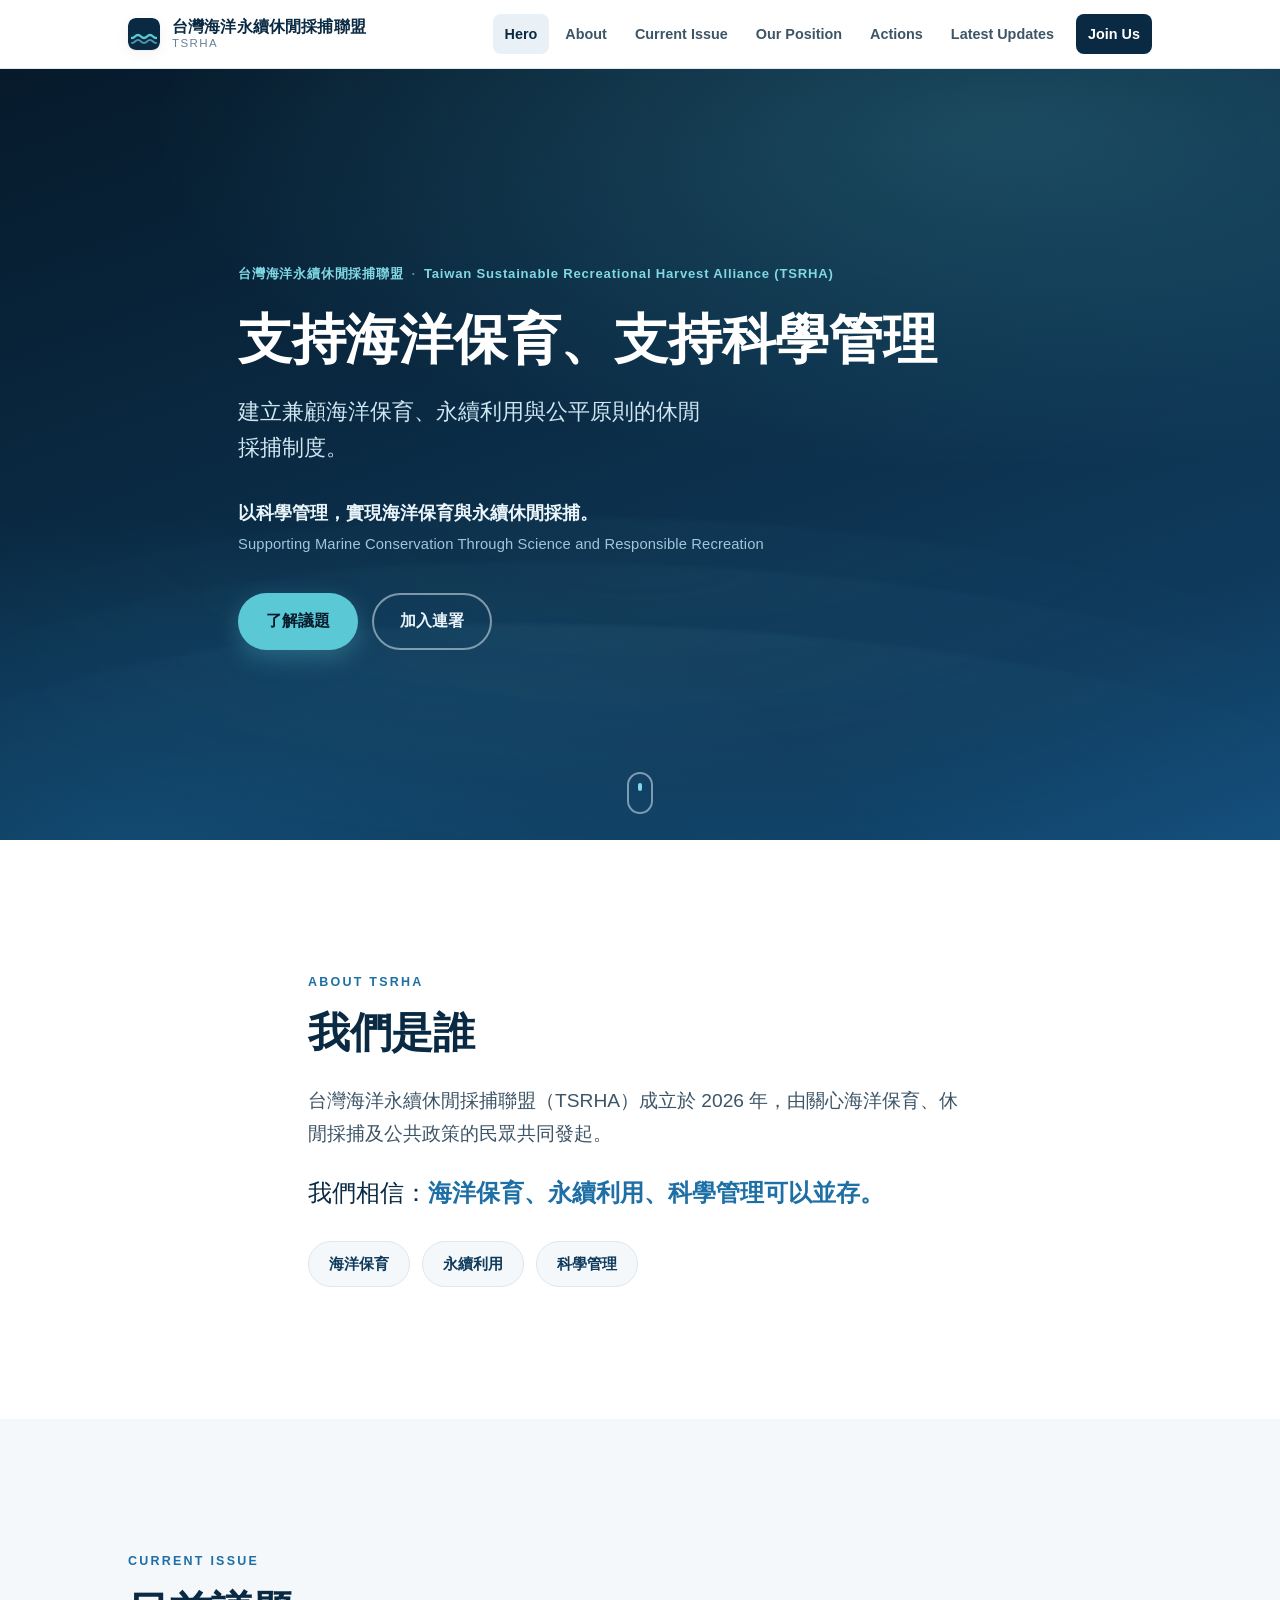
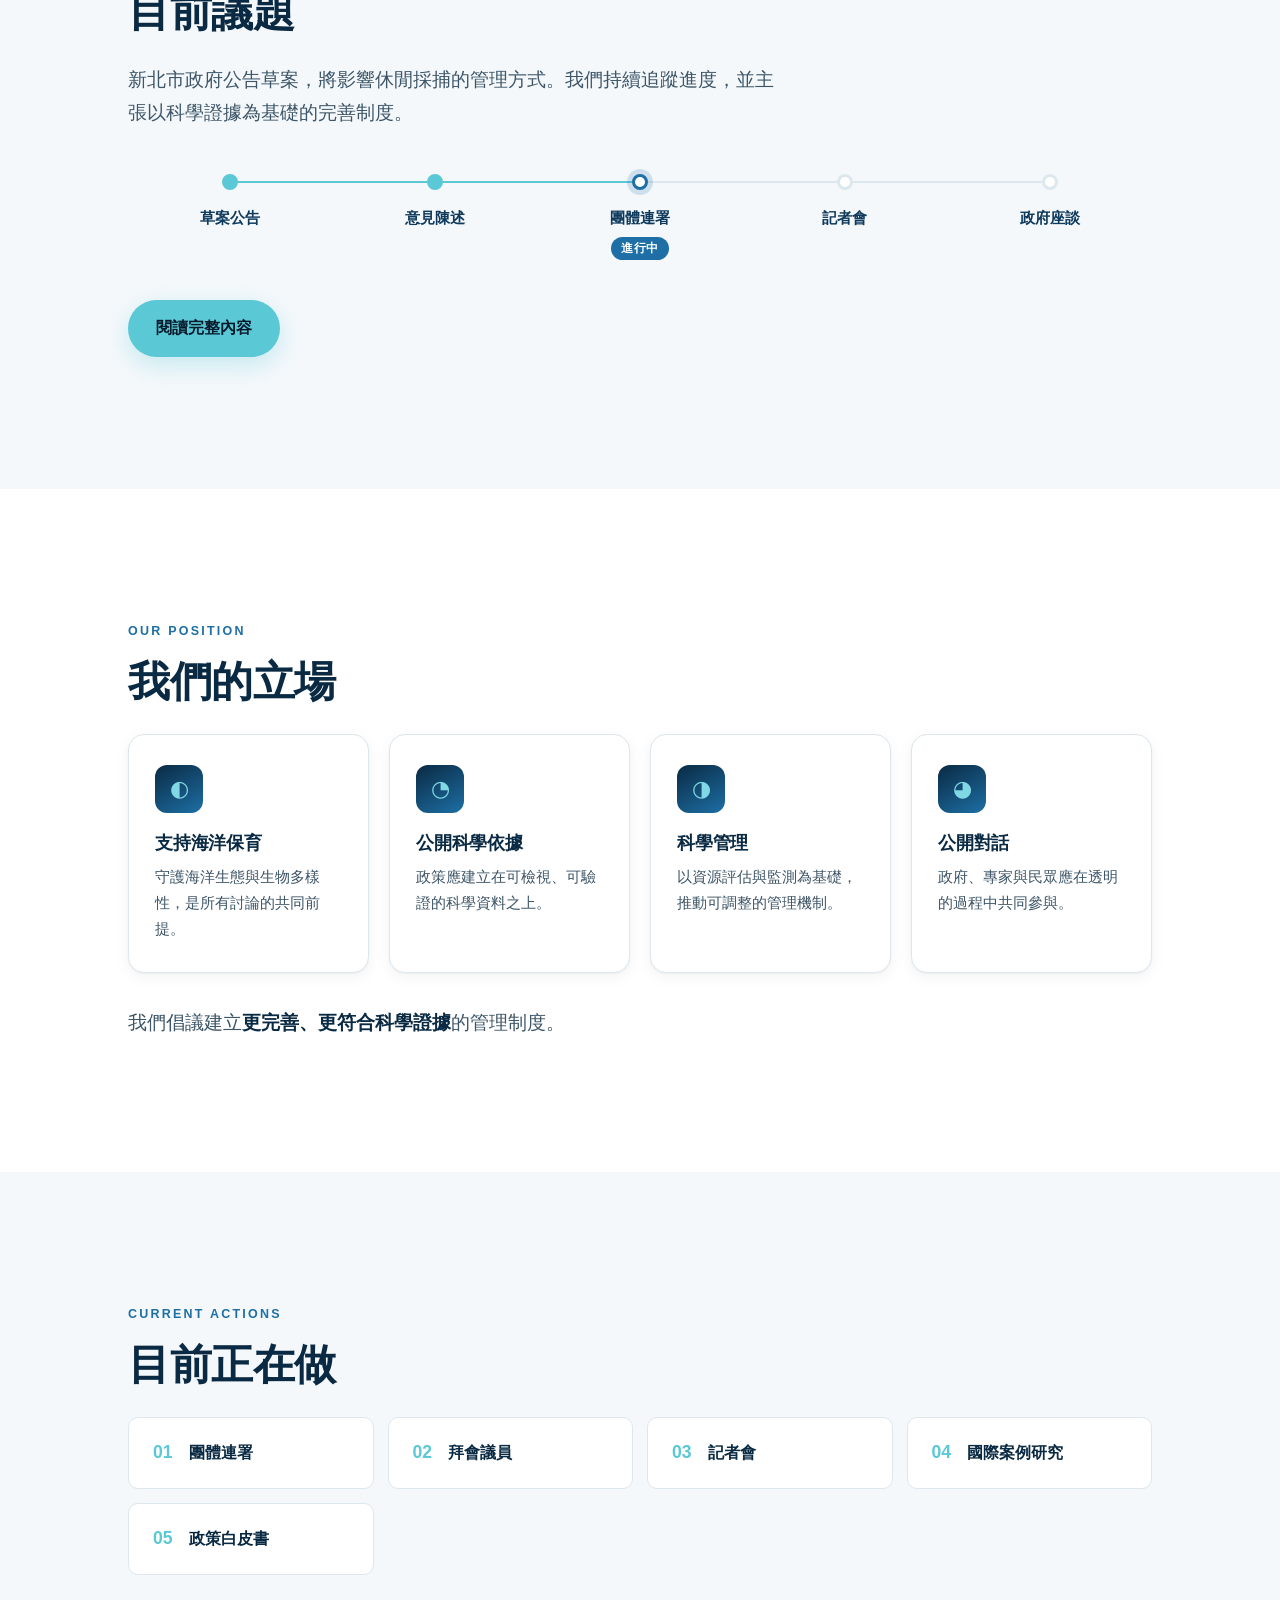
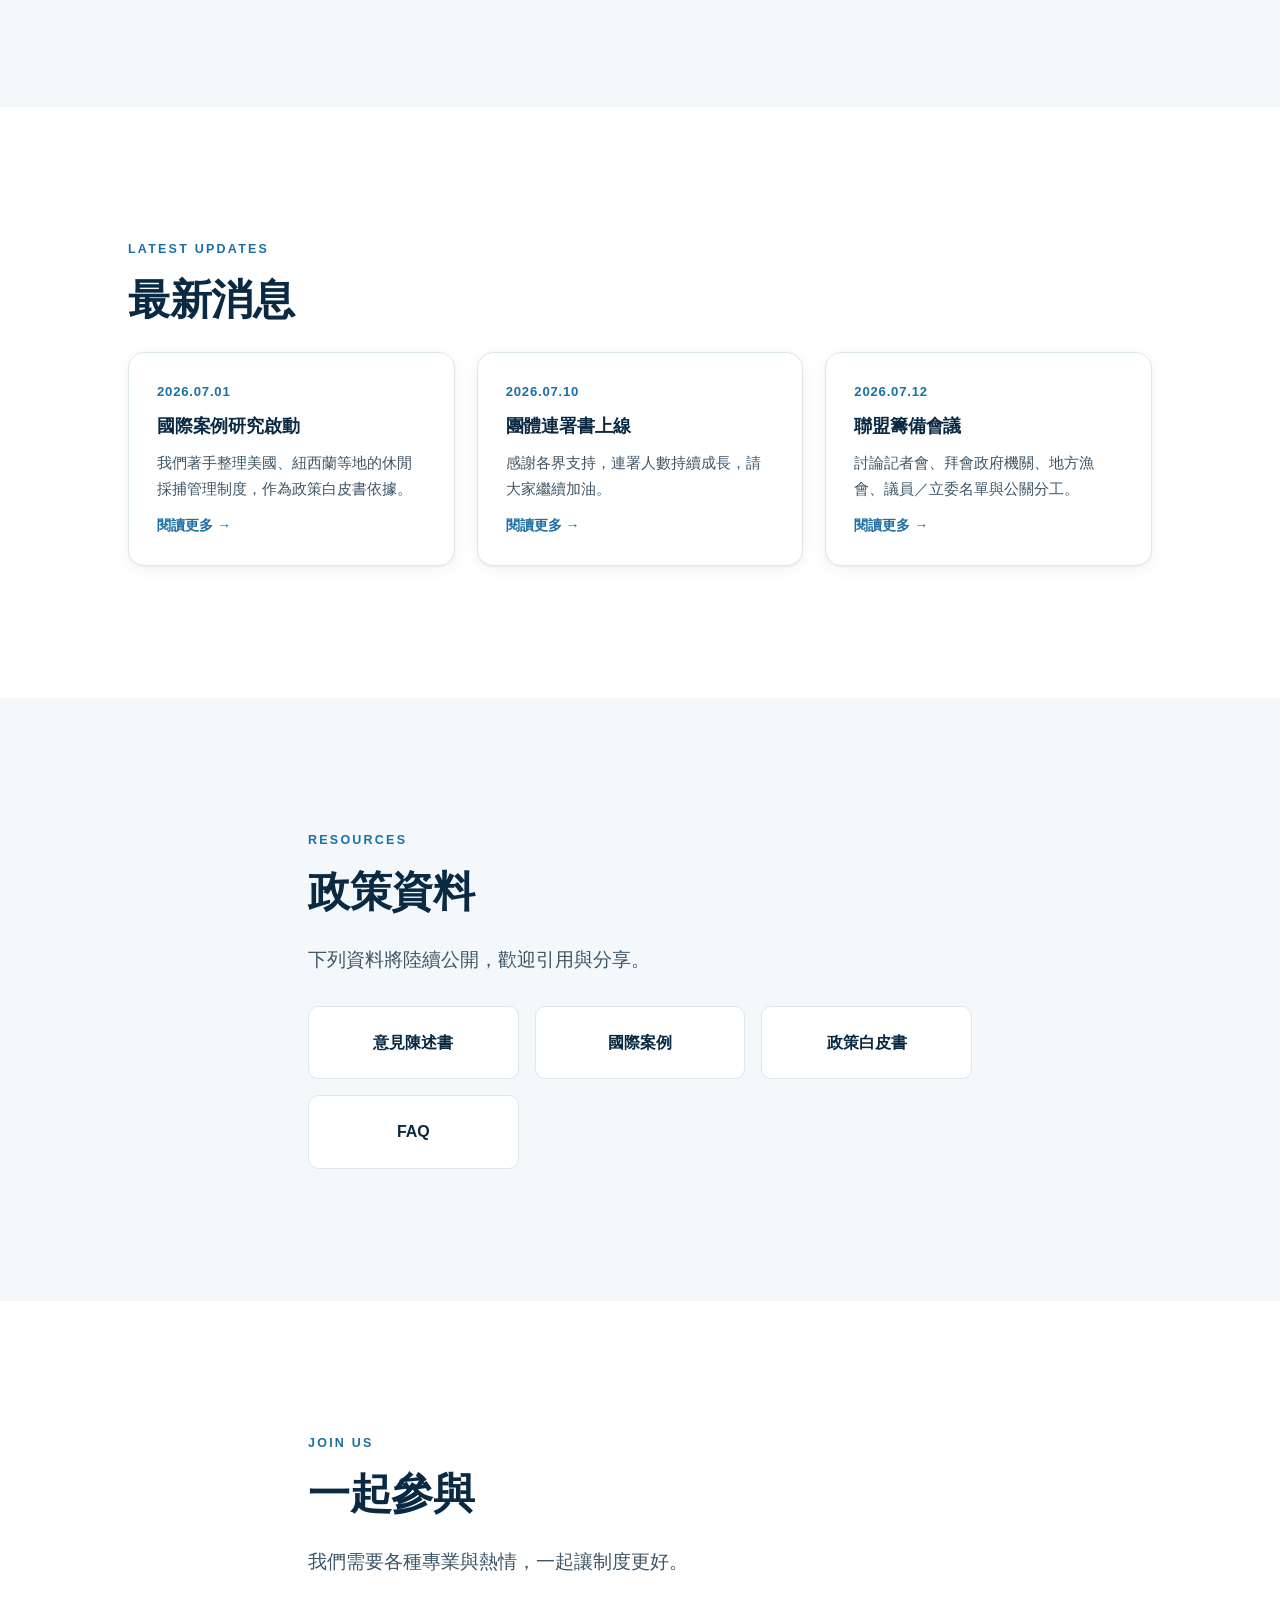
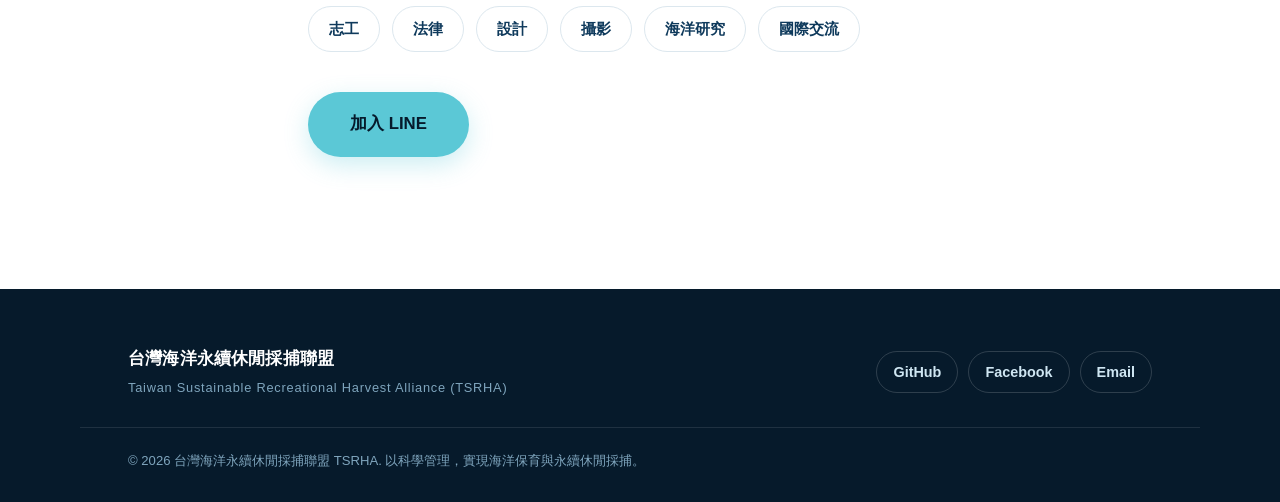
==== commit 54f44c1c: "Refresh latest updates" ====
--- a/index.html
+++ b/index.html
@@ -184,21 +184,21 @@
         <h2 id="updates-title" class="section-title">最新消息</h2>
         <div class="updates-grid">
           <article class="update-card">
+            <time class="update-date" datetime="2026-07-01">2026.07.01</time>
+            <h3>國際案例研究啟動</h3>
+            <p>我們著手整理美國、紐西蘭等地的休閒採捕管理制度，作為政策白皮書依據。</p>
+            <span class="update-more" aria-hidden="true">閱讀更多 →</span>
+          </article>
+          <article class="update-card">
+            <time class="update-date" datetime="2026-07-10">2026.07.10</time>
+            <h3>團體連署書上線</h3>
+            <p>感謝各界支持，連署人數持續成長，請大家繼續加油。</p>
+            <span class="update-more" aria-hidden="true">閱讀更多 →</span>
+          </article>
+          <article class="update-card">
             <time class="update-date" datetime="2026-07-12">2026.07.12</time>
             <h3>聯盟籌備會議</h3>
             <p>討論記者會、拜會政府機關、地方漁會、議員／立委名單與公關分工。</p>
-            <span class="update-more" aria-hidden="true">閱讀更多 →</span>
-          </article>
-          <article class="update-card">
-            <time class="update-date" datetime="2026-06-21">2026.06.21</time>
-            <h3>團體連署突破階段目標</h3>
-            <p>感謝各界支持，連署人數持續成長，聯盟將於近期公布完整名單與訴求。</p>
-            <span class="update-more" aria-hidden="true">閱讀更多 →</span>
-          </article>
-          <article class="update-card">
-            <time class="update-date" datetime="2026-06-05">2026.06.05</time>
-            <h3>國際案例研究啟動</h3>
-            <p>我們著手整理日本、紐西蘭等地的休閒採捕管理制度，作為政策白皮書依據。</p>
             <span class="update-more" aria-hidden="true">閱讀更多 →</span>
           </article>
         </div>
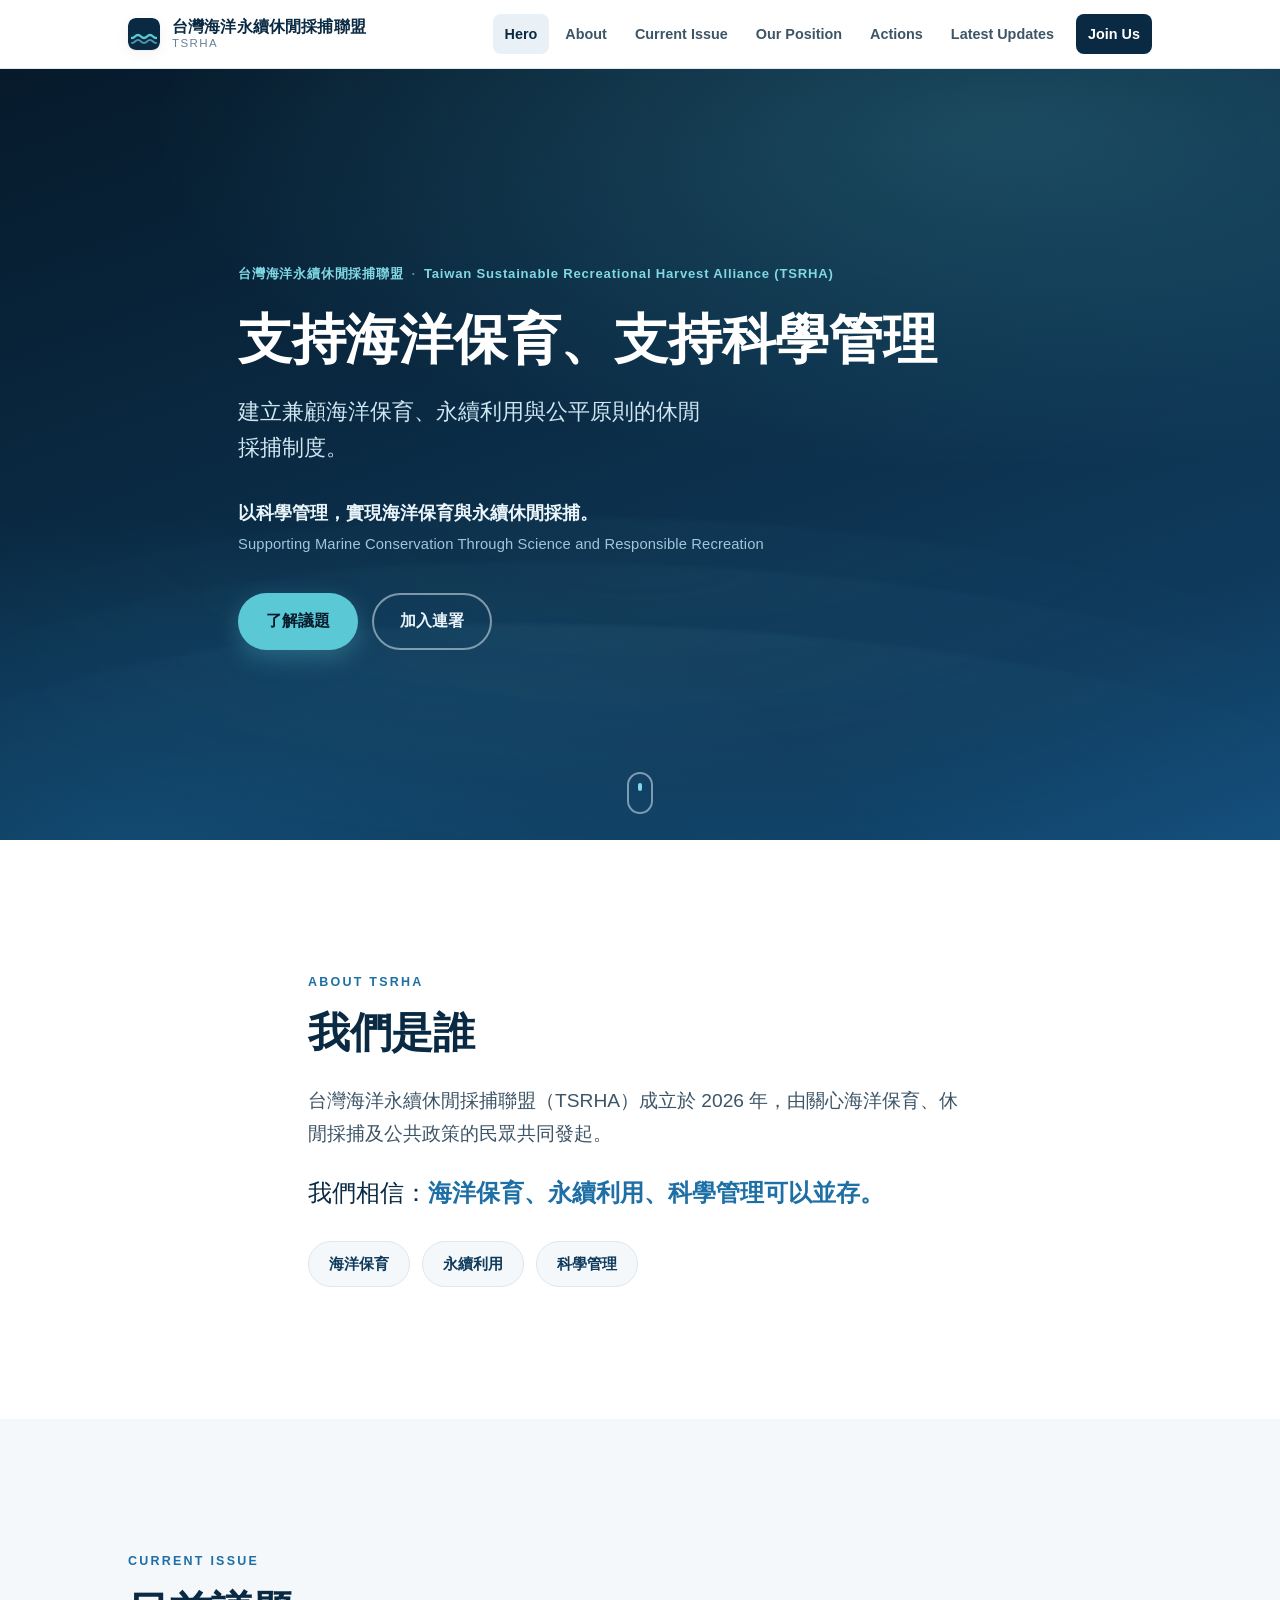
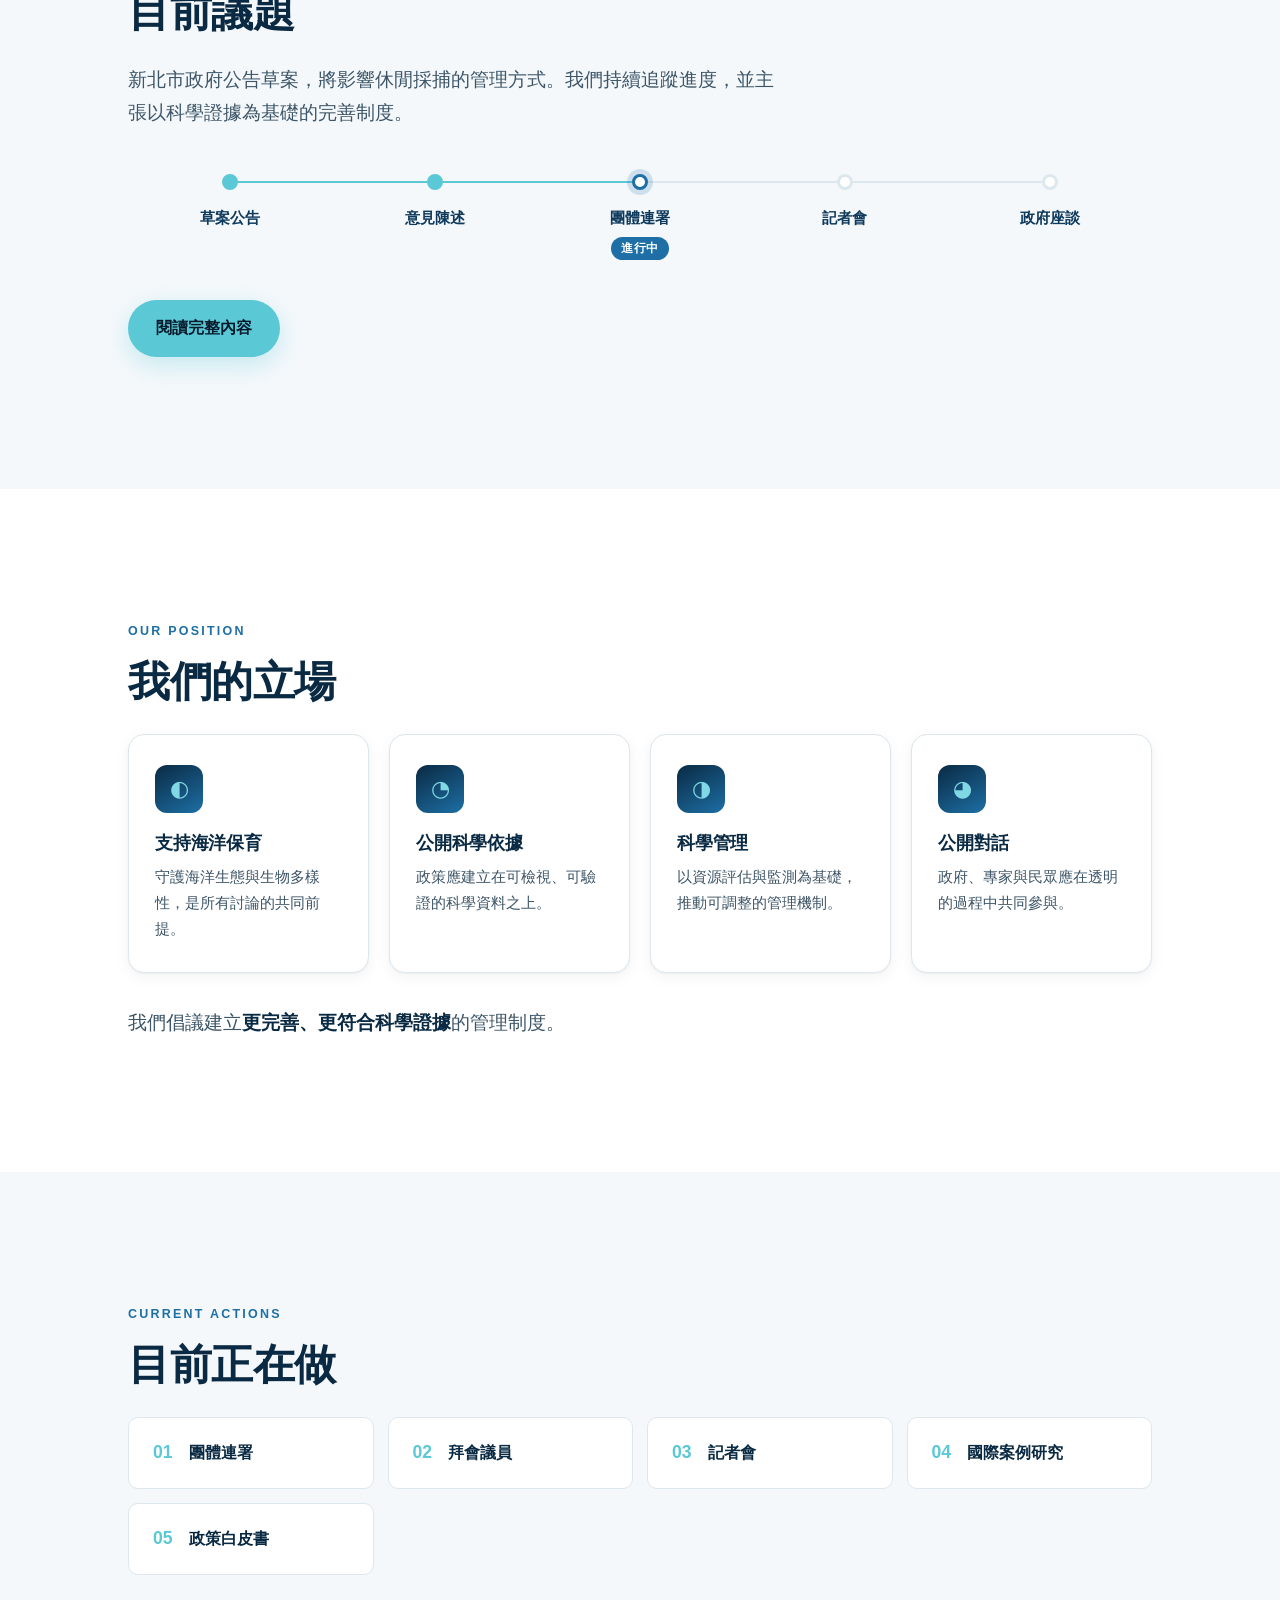
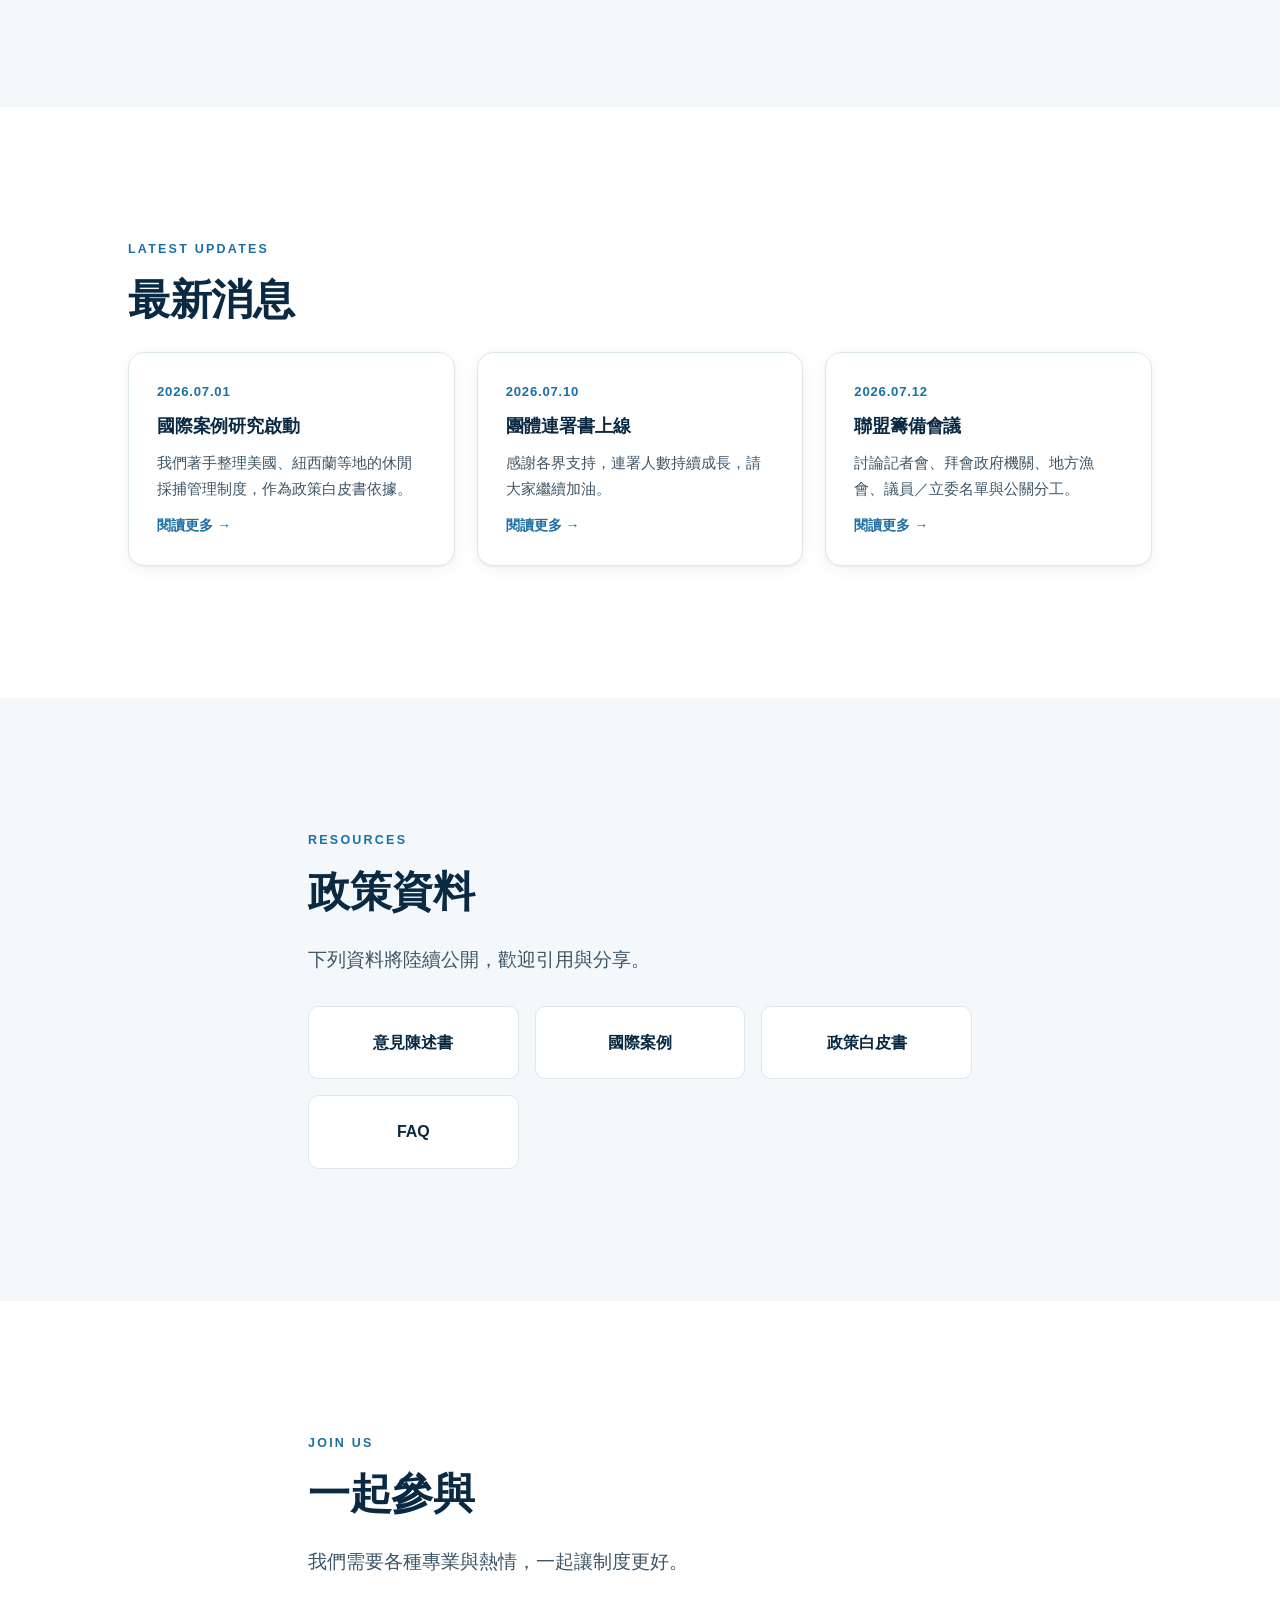
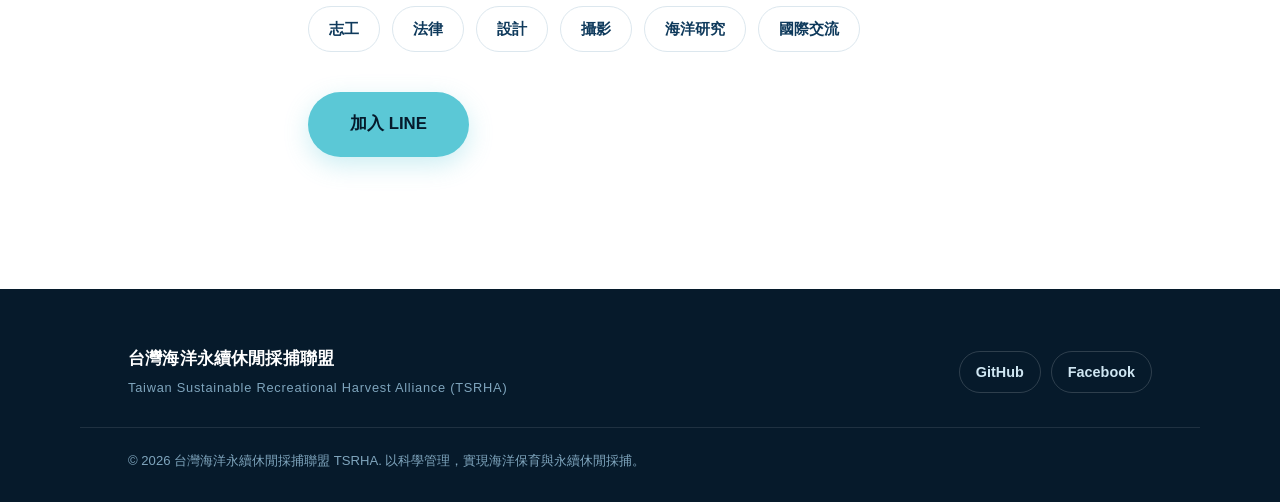
==== commit c5c735e6: "Remove footer email link" ====
--- a/index.html
+++ b/index.html
@@ -251,7 +251,6 @@
       <nav class="footer-links" aria-label="頁尾連結">
         <a href="https://github.com/" rel="noopener">GitHub</a>
         <a href="https://www.facebook.com/profile.php?id=61591621356307" target="_blank" rel="noopener noreferrer">Facebook</a>
-        <a href="mailto:contact@tsrha.org">Email</a>
       </nav>
     </div>
     <div class="container footer-copy">
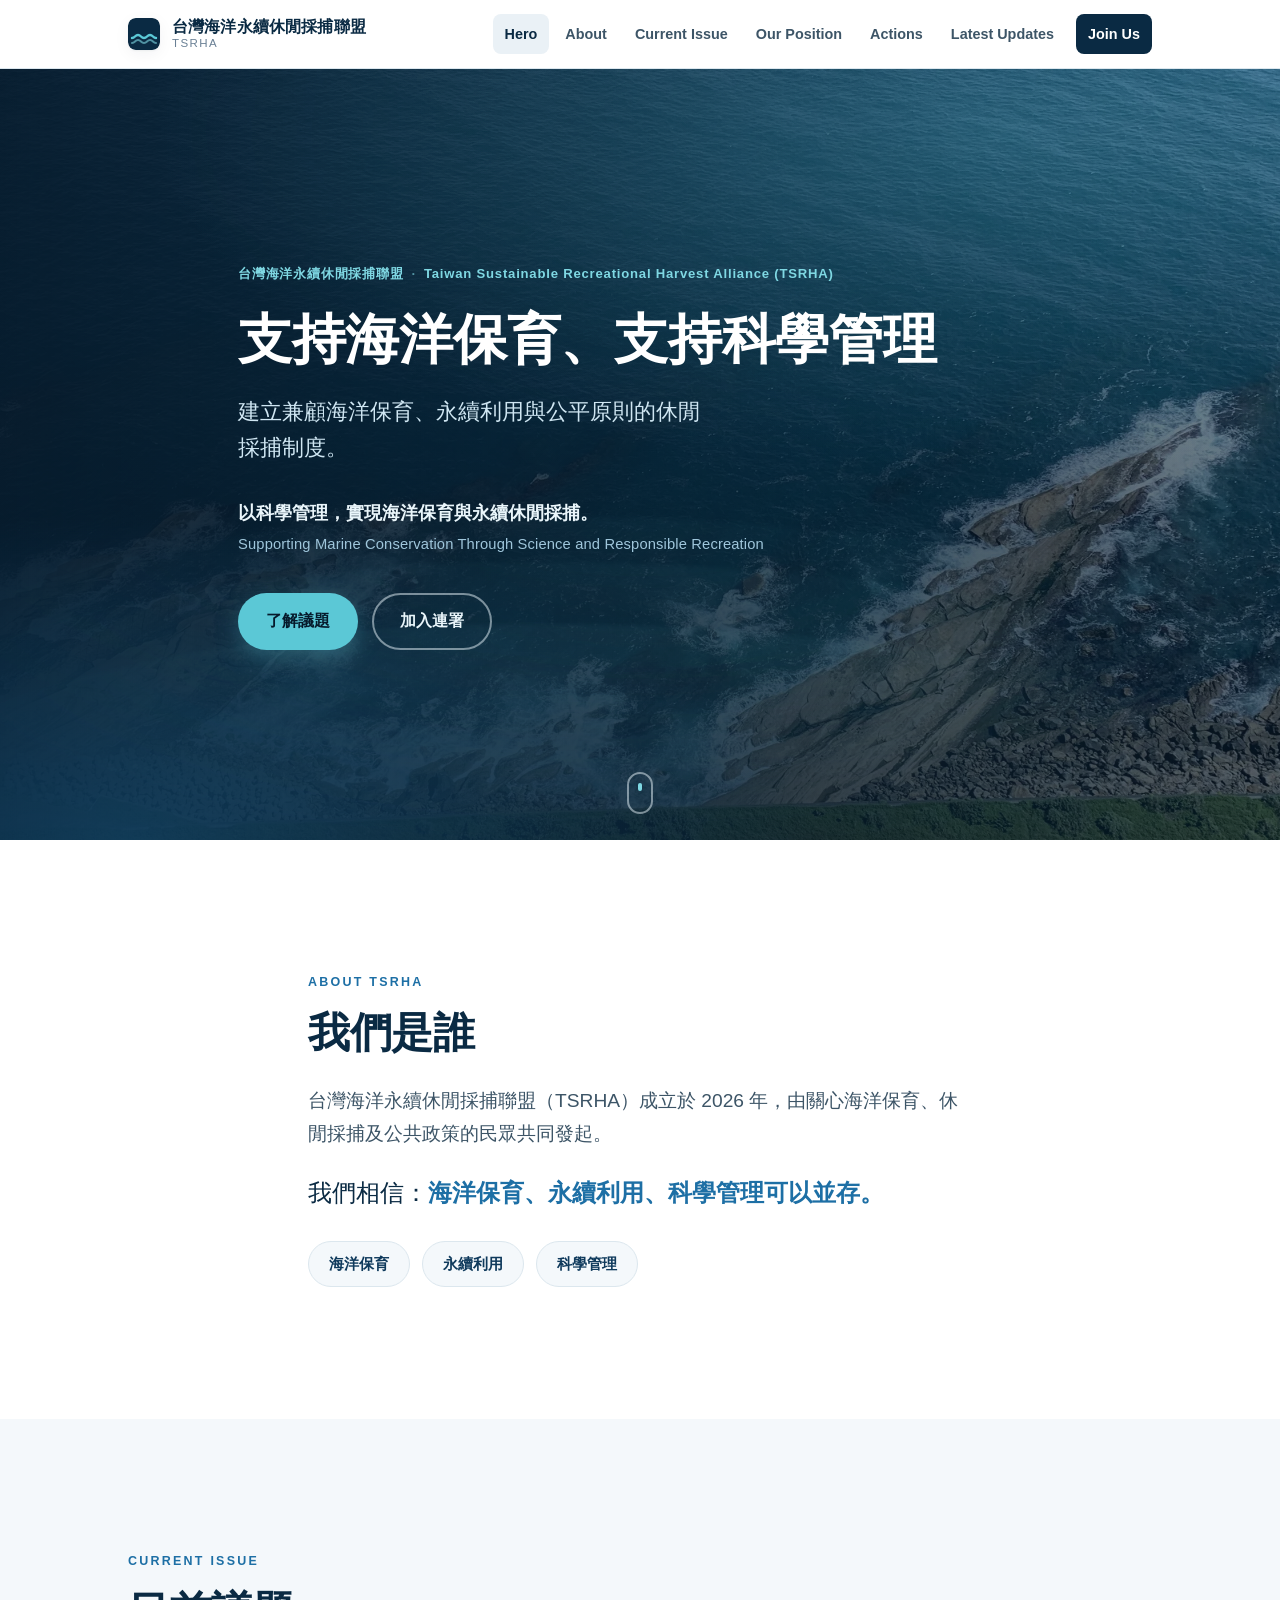
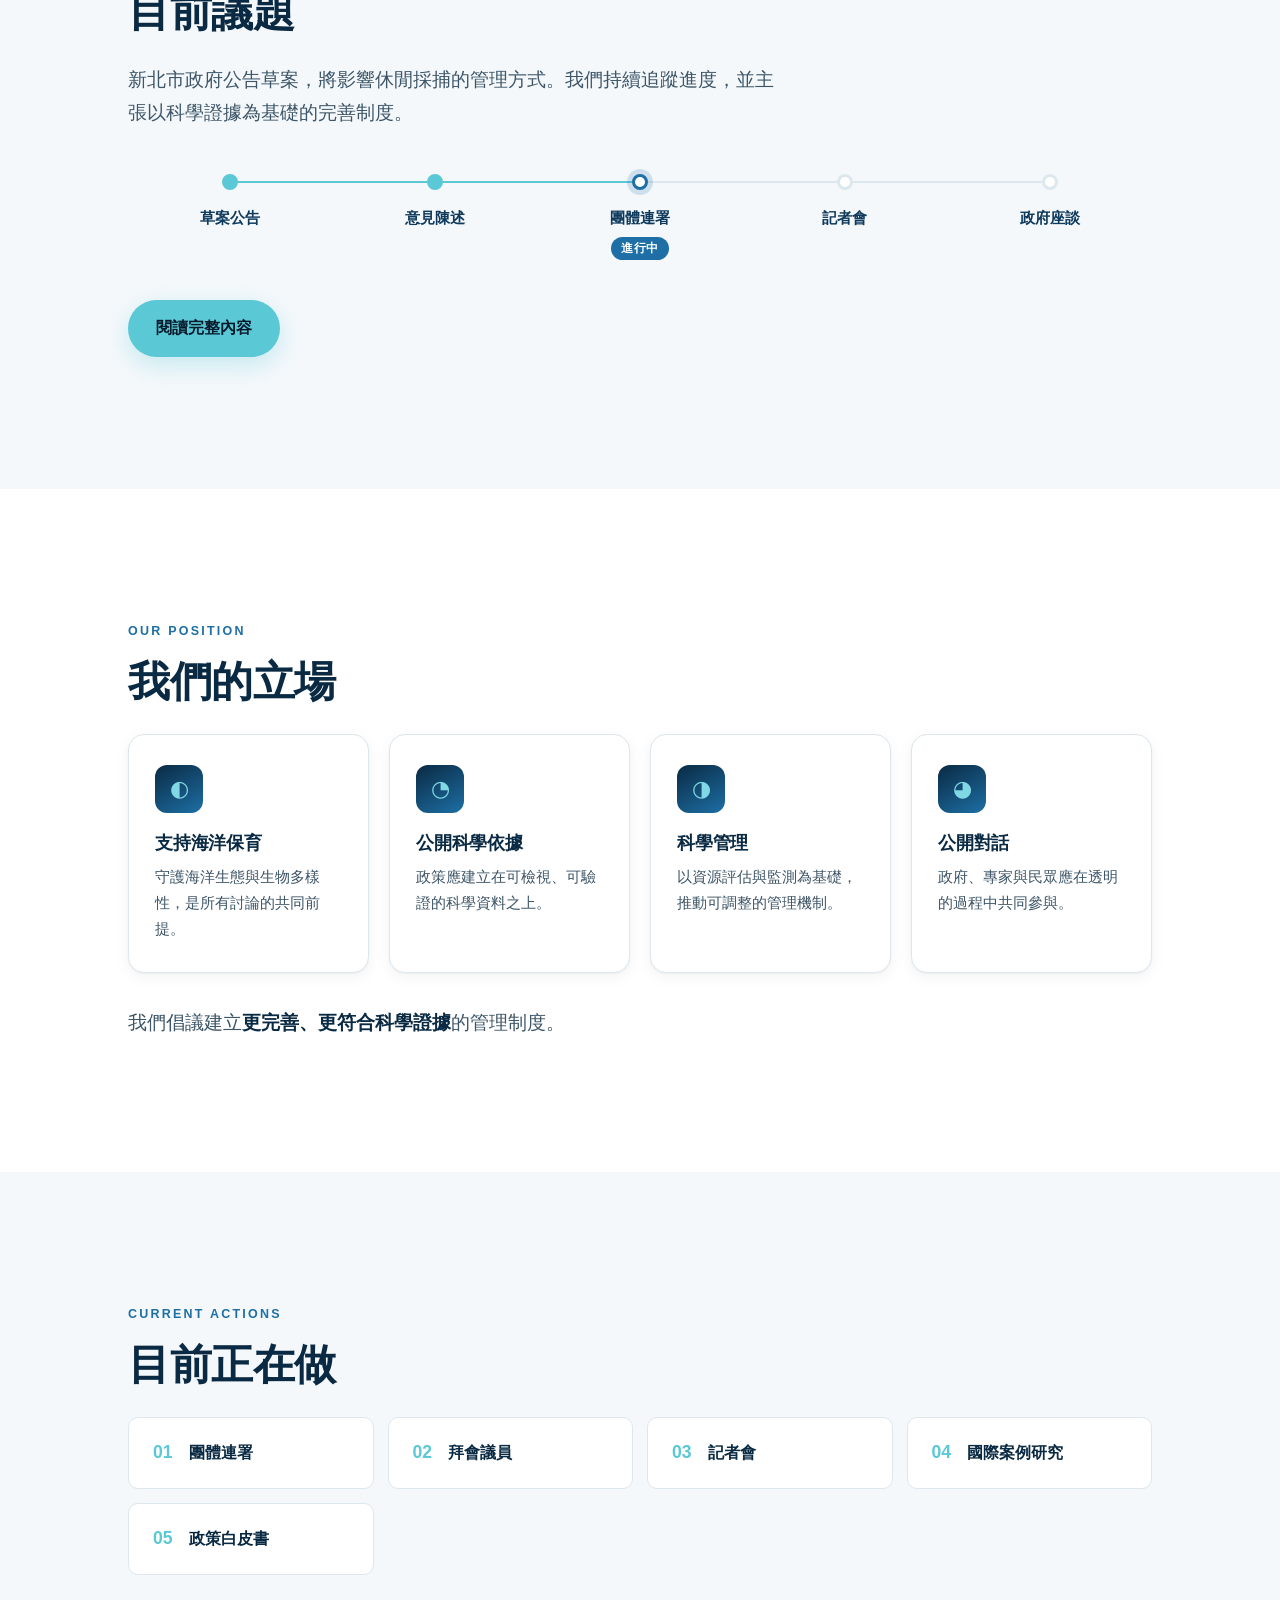
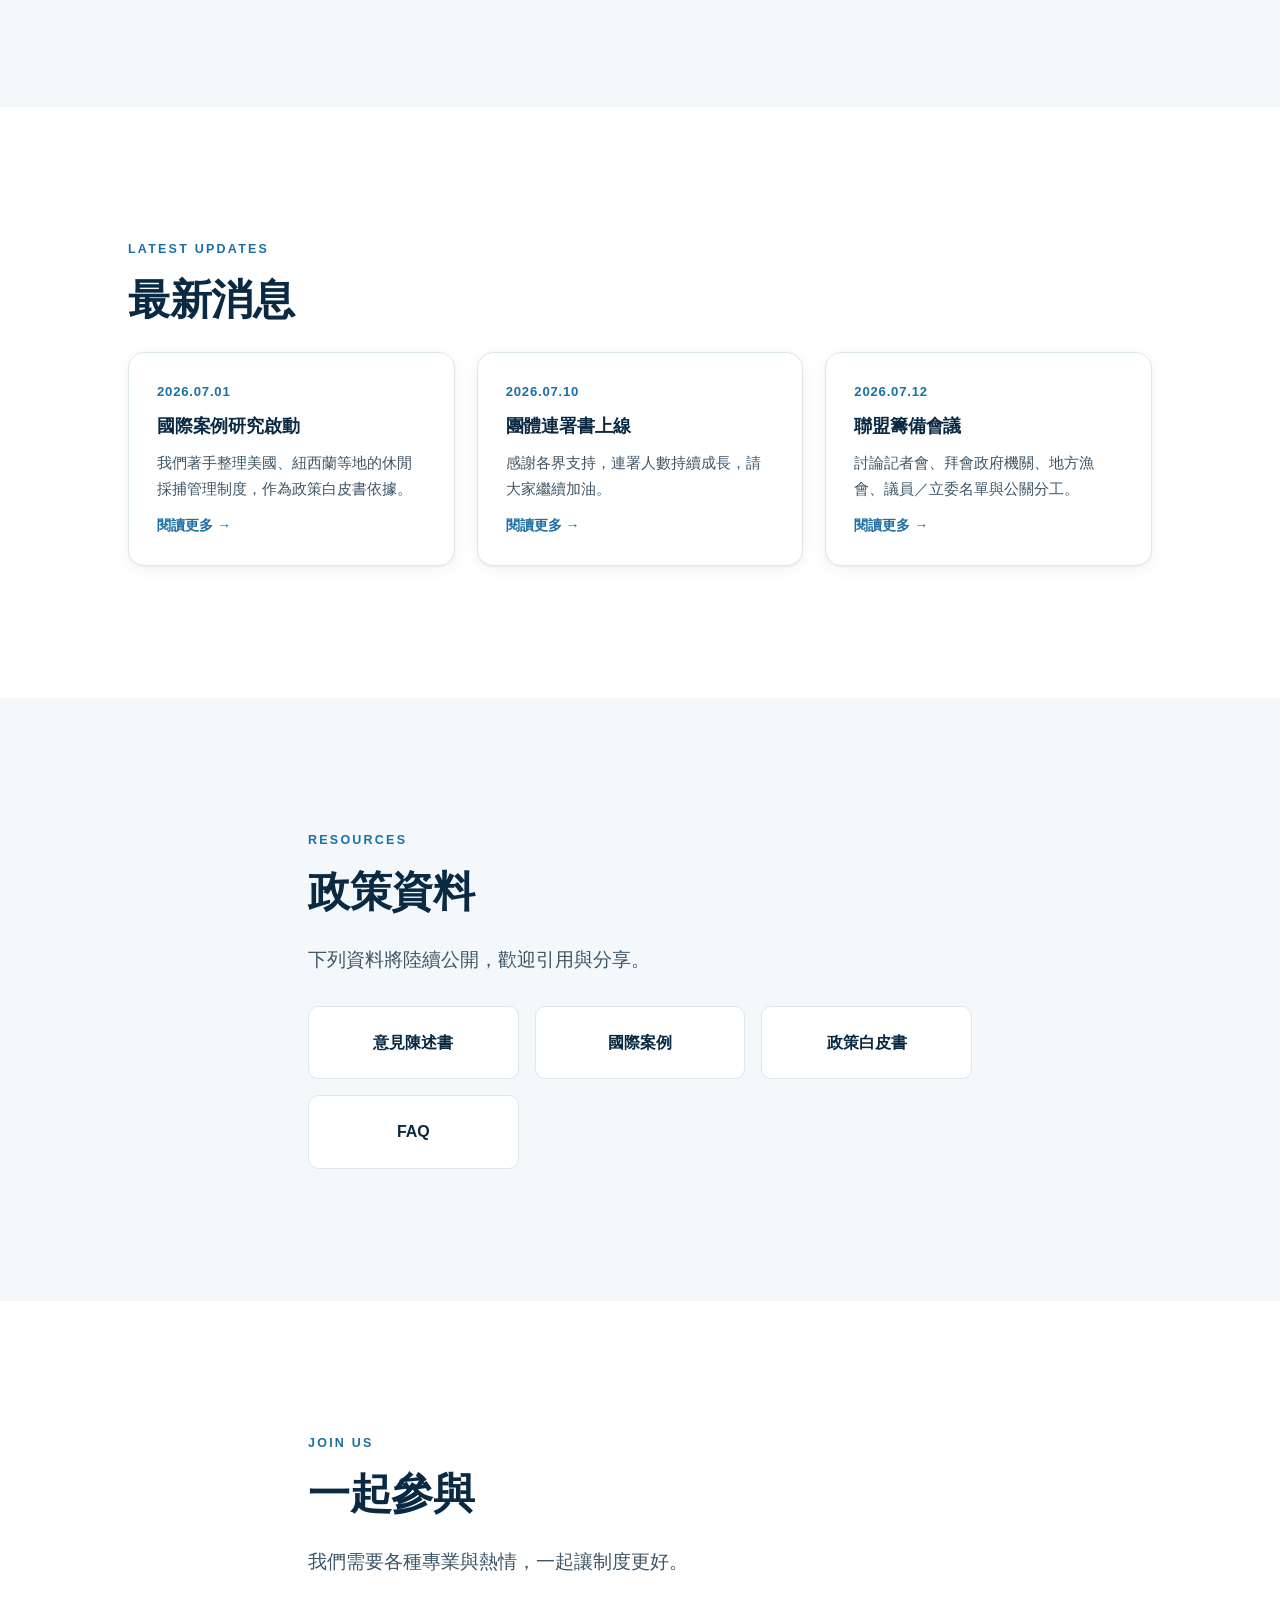
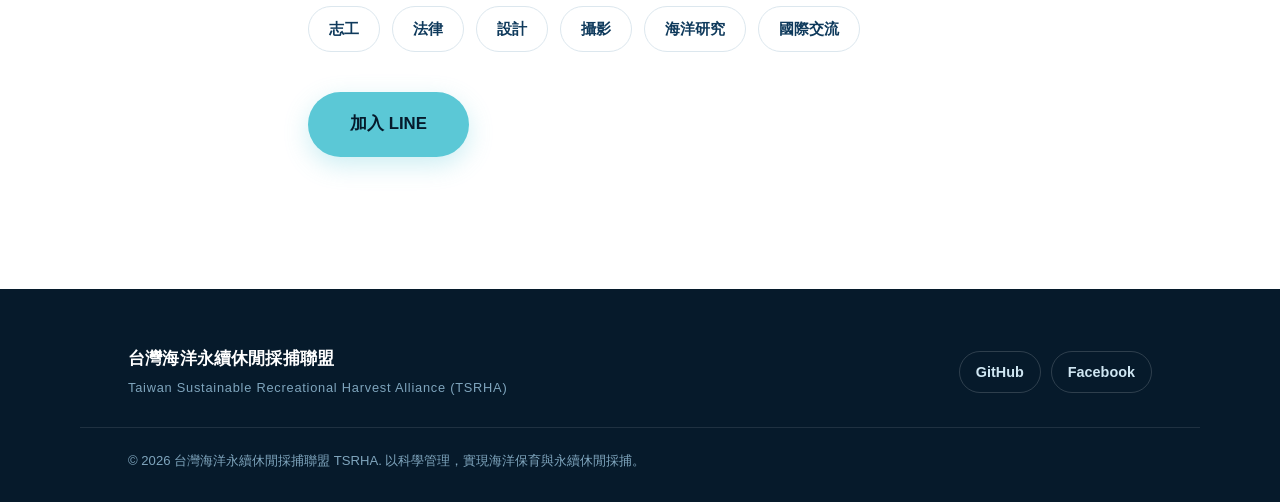
==== commit fa565962: "Add official FAQ page" ====
--- a/index.html
+++ b/index.html
@@ -46,7 +46,7 @@
           <li><a href="#our-position">Our Position</a></li>
           <li><a href="#actions">Actions</a></li>
           <li><a href="#updates">Latest Updates</a></li>
-          <li><a class="nav-cta" href="#join">Join Us</a></li>
+          <li><a class="nav-cta" href="https://line.me/ti/g2/i-rmrj-7EgSHx9O4SZBCc9QsQzSQng6UnqWGpA?utm_source=invitation&amp;utm_medium=link_copy&amp;utm_campaign=default" target="_blank" rel="noopener noreferrer">Join Us</a></li>
         </ul>
       </nav>
     </div>
@@ -215,7 +215,7 @@
           <a class="resource-btn" href="https://ocean-petition-tw.github.io/formal-opinion.html" target="_blank" rel="noopener noreferrer">意見陳述書</a>
           <a class="resource-btn" href="international-cases.html">國際案例</a>
           <a class="resource-btn" href="#resources">政策白皮書</a>
-          <a class="resource-btn" href="#resources">FAQ</a>
+          <a class="resource-btn" href="faq.html">FAQ</a>
         </div>
       </div>
     </section>
--- a/styles.css
+++ b/styles.css
@@ -199,7 +199,11 @@
   position: relative;
   overflow: hidden;
   color: #eaf6fb;
-  background: linear-gradient(160deg, var(--navy-900) 0%, var(--navy-800) 40%, var(--navy-700) 78%, var(--navy-600) 100%);
+  background:
+    linear-gradient(90deg, rgba(6, 26, 43, .94) 0%, rgba(6, 26, 43, .74) 46%, rgba(6, 26, 43, .34) 100%),
+    linear-gradient(0deg, rgba(6, 26, 43, .55), rgba(6, 26, 43, .12)),
+    url("assets/hero-coast.webp") center / cover no-repeat,
+    linear-gradient(160deg, var(--navy-900) 0%, var(--navy-800) 40%, var(--navy-700) 78%, var(--navy-600) 100%);
   isolation: isolate;
 }
 .hero-inner {
@@ -735,6 +739,92 @@
 }
 .callout h3 { color: var(--navy-800); margin: 0 0 10px; font-size: 1.15rem; }
 .callout p { color: var(--ink-soft); margin: 0; }
+
+/* ============================================================
+   FAQ
+   ============================================================ */
+.faq-container {
+  display: flex;
+  flex-direction: column;
+  gap: 22px;
+}
+.faq-card {
+  background: var(--paper);
+  border: 1px solid var(--line);
+  border-radius: var(--radius);
+  padding: clamp(24px, 4vw, 34px);
+  box-shadow: var(--shadow-sm);
+}
+.faq-card h3 {
+  display: flex;
+  align-items: flex-start;
+  gap: 14px;
+  margin: 0 0 18px;
+  color: var(--navy-800);
+  font-size: clamp(1.08rem, 2.4vw, 1.35rem);
+}
+.faq-card h3 > span,
+.faq-answer > span {
+  display: inline-flex;
+  align-items: center;
+  justify-content: center;
+  flex: 0 0 32px;
+  width: 32px;
+  height: 32px;
+  border-radius: 50%;
+  font-size: .9rem;
+  font-weight: 800;
+}
+.faq-card h3 > span {
+  background: var(--navy-800);
+  color: #fff;
+}
+.faq-answer {
+  display: flex;
+  align-items: flex-start;
+  gap: 14px;
+  color: var(--ink-soft);
+}
+.faq-answer > span {
+  background: rgba(91, 200, 214, .18);
+  color: var(--navy-800);
+}
+.faq-answer p + p { margin-top: 10px; }
+.faq-answer strong { color: var(--navy-800); }
+.faq-refs {
+  margin-top: 22px;
+  margin-left: 46px;
+  padding: 18px 20px;
+  background: var(--paper-2);
+  border: 1px solid var(--line);
+  border-left: 4px solid var(--teal-400);
+  border-radius: var(--radius-sm);
+}
+.faq-refs p {
+  margin: 0 0 10px;
+  color: var(--blue-500);
+  font-size: .78rem;
+  font-weight: 800;
+  letter-spacing: .12em;
+  text-transform: uppercase;
+}
+.faq-refs ul {
+  margin: 0;
+  padding-left: 1.2em;
+  color: var(--ink-soft);
+}
+.faq-refs li + li { margin-top: 8px; }
+.faq-refs a {
+  color: var(--blue-500);
+  font-weight: 700;
+  text-decoration: none;
+  overflow-wrap: anywhere;
+}
+.faq-refs a:hover { color: var(--navy-700); text-decoration: underline; }
+@media (max-width: 640px) {
+  .faq-answer { align-items: flex-start; }
+  .faq-refs { margin-left: 0; }
+}
 
 /* ============================================================
    Back to top
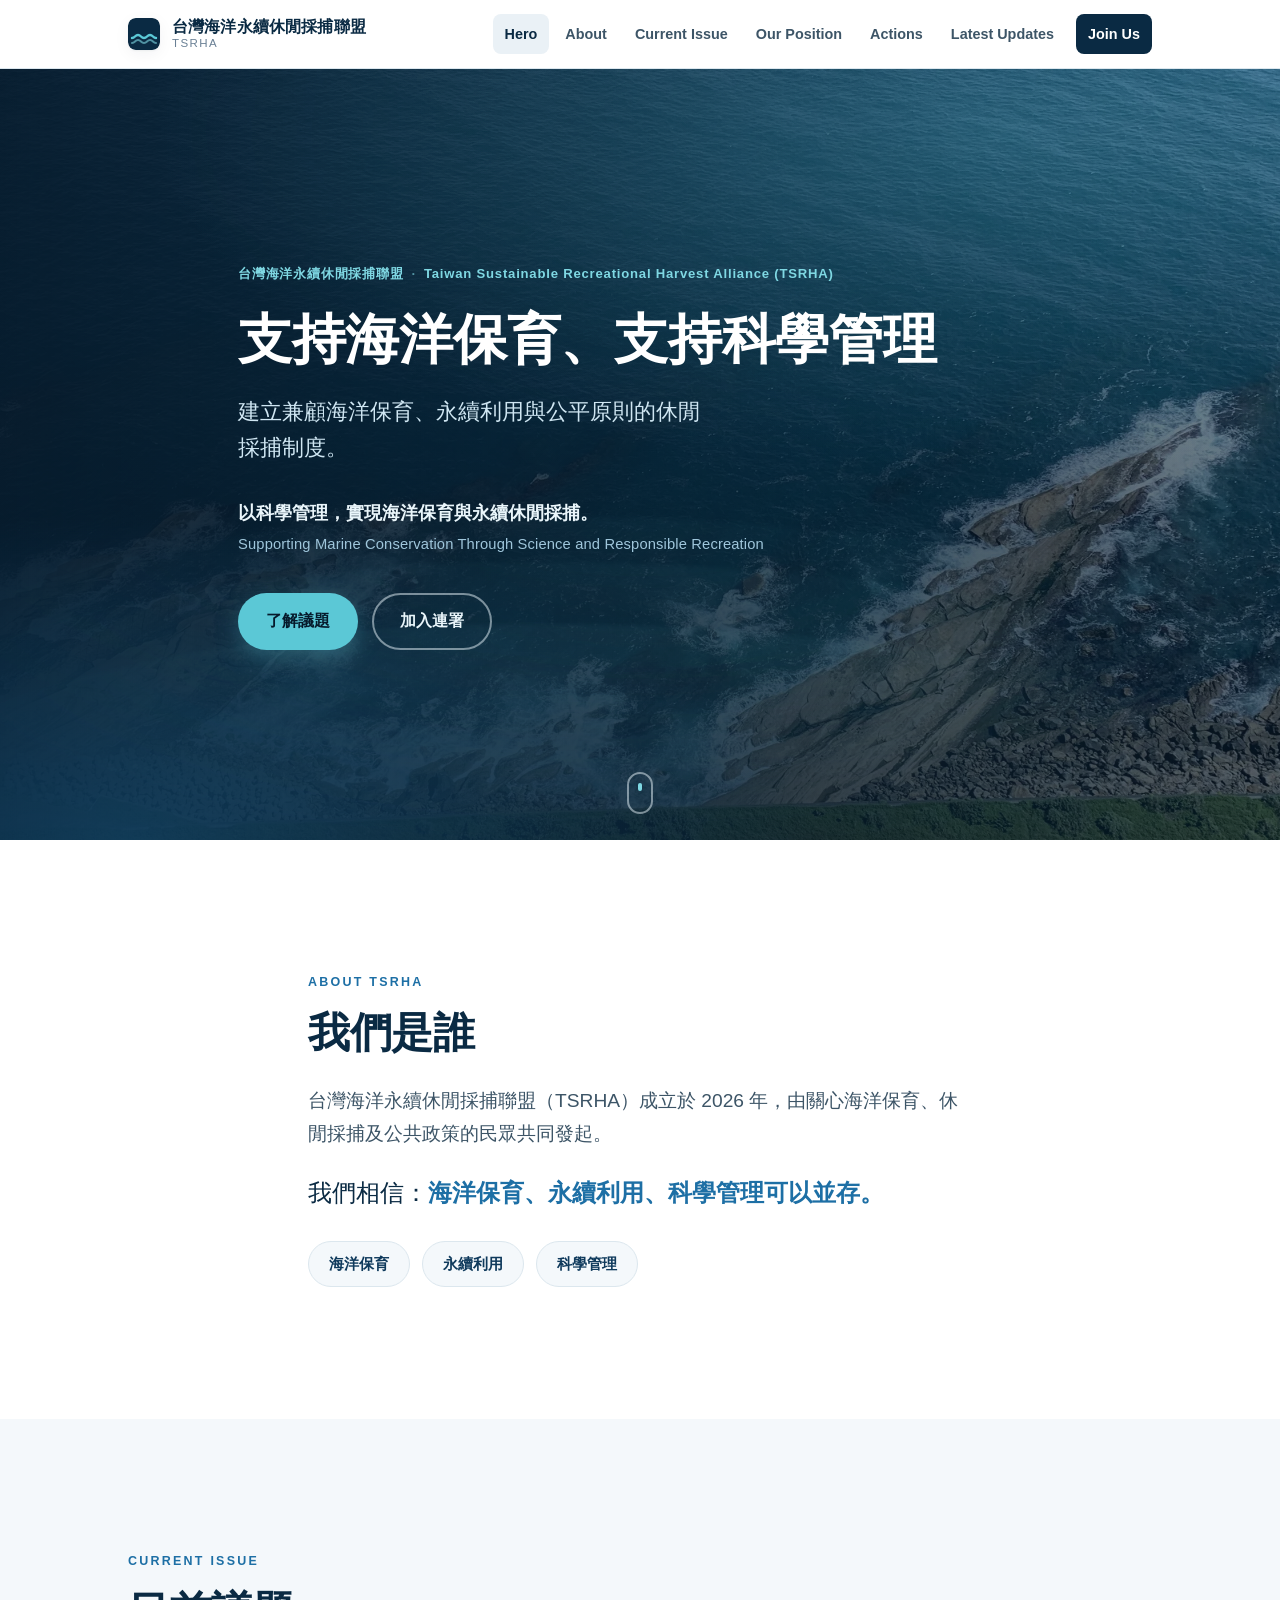
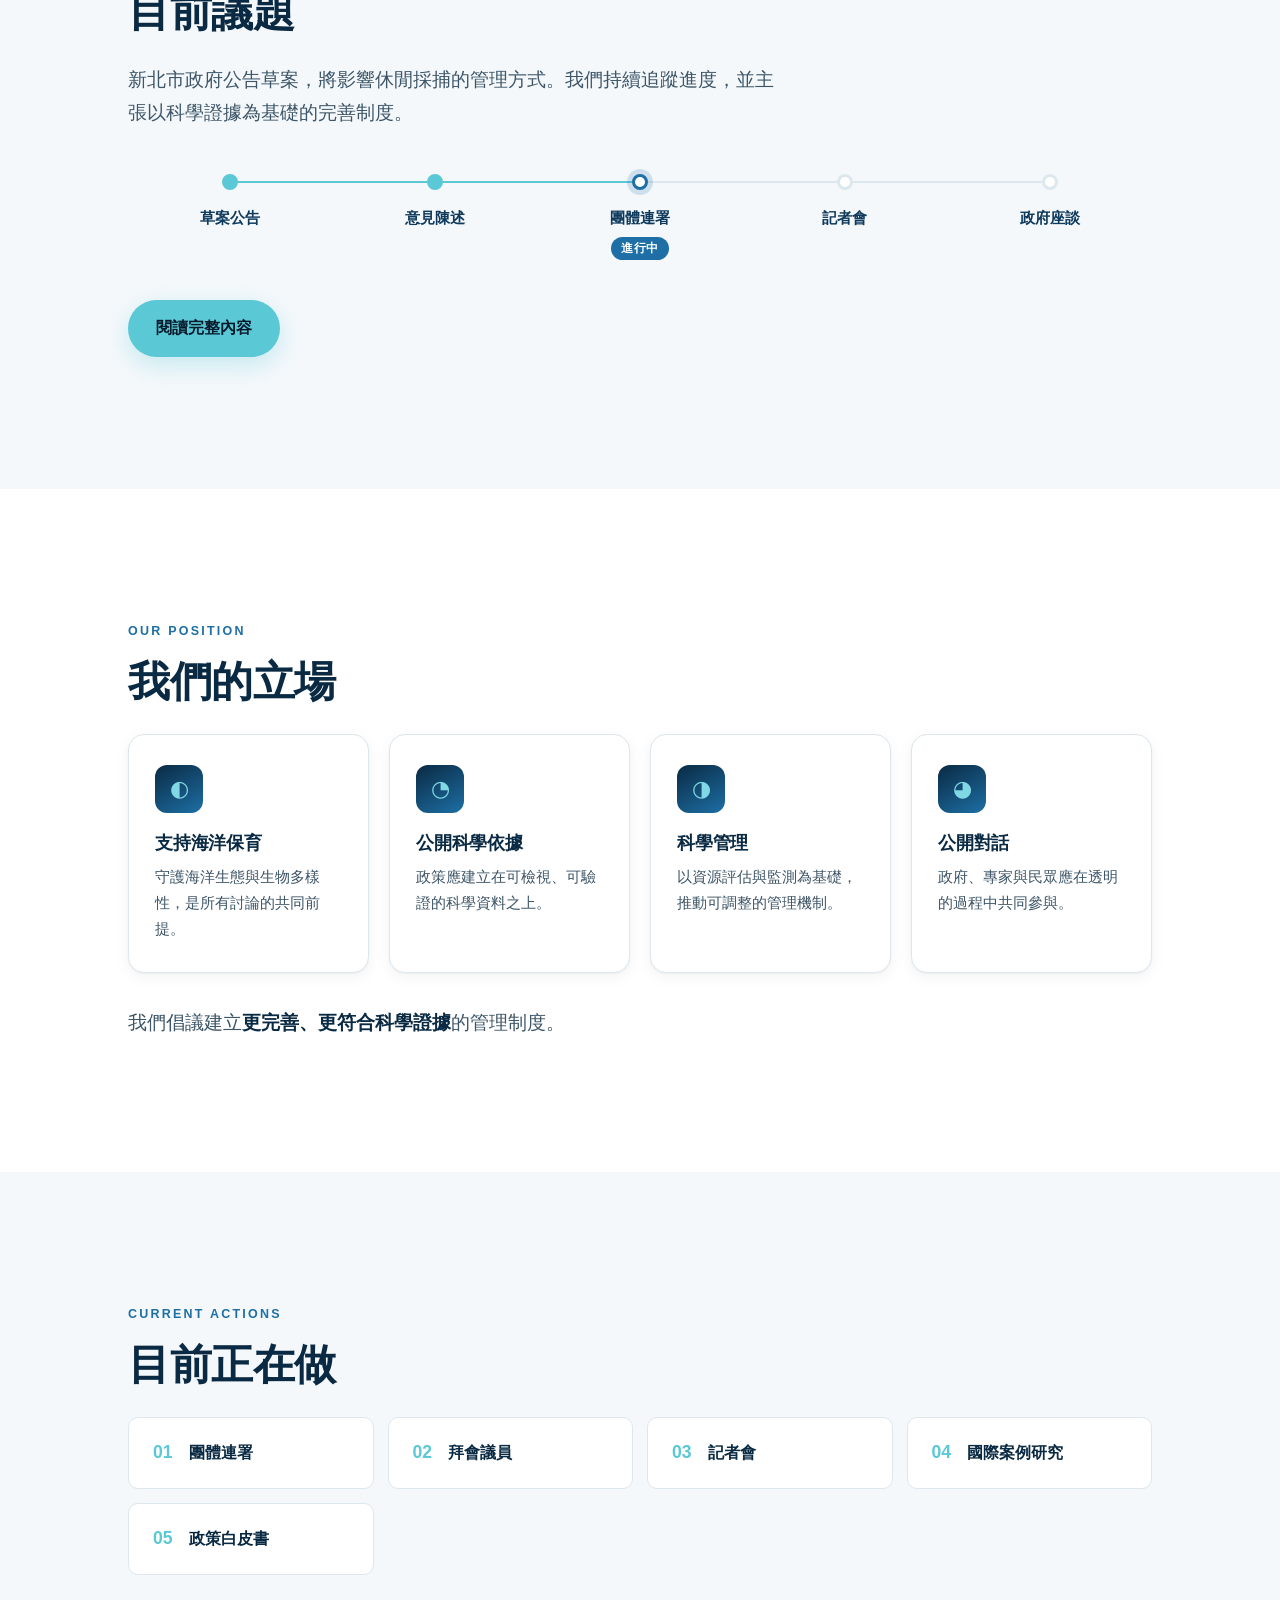
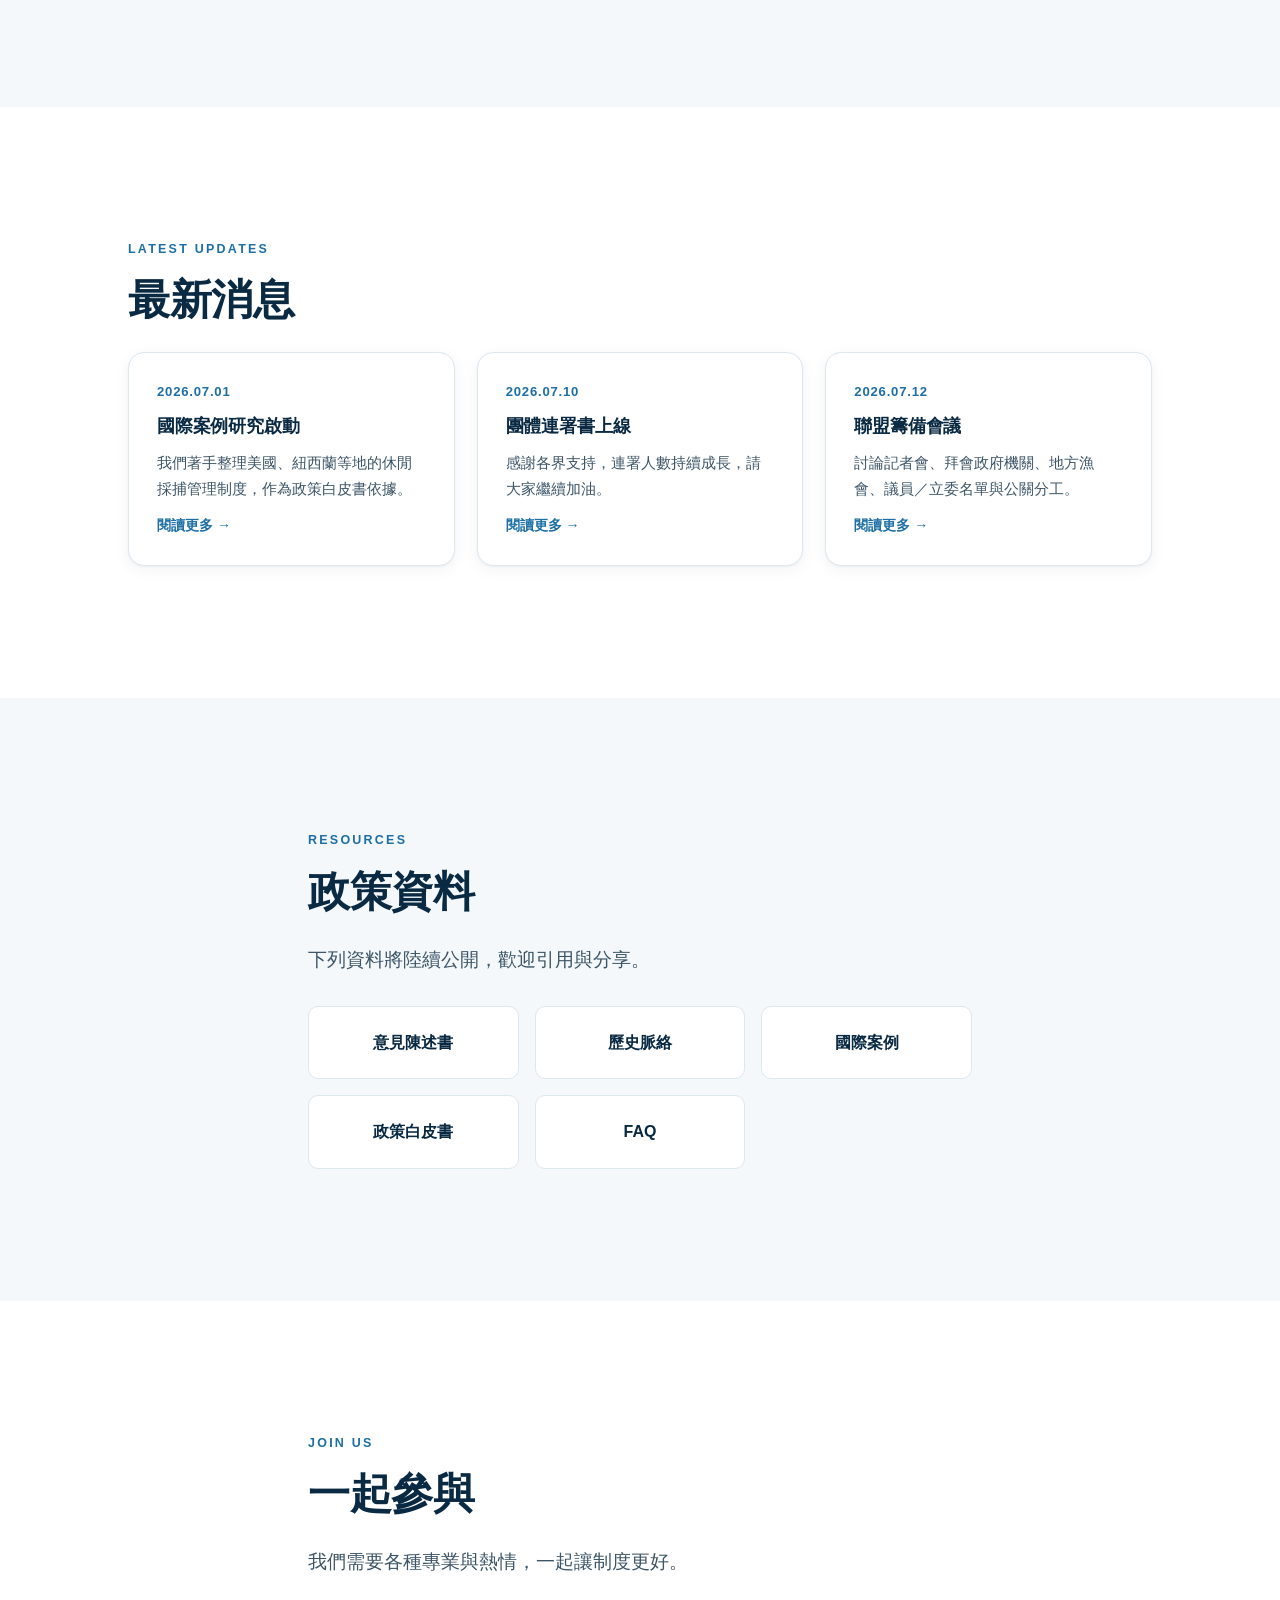
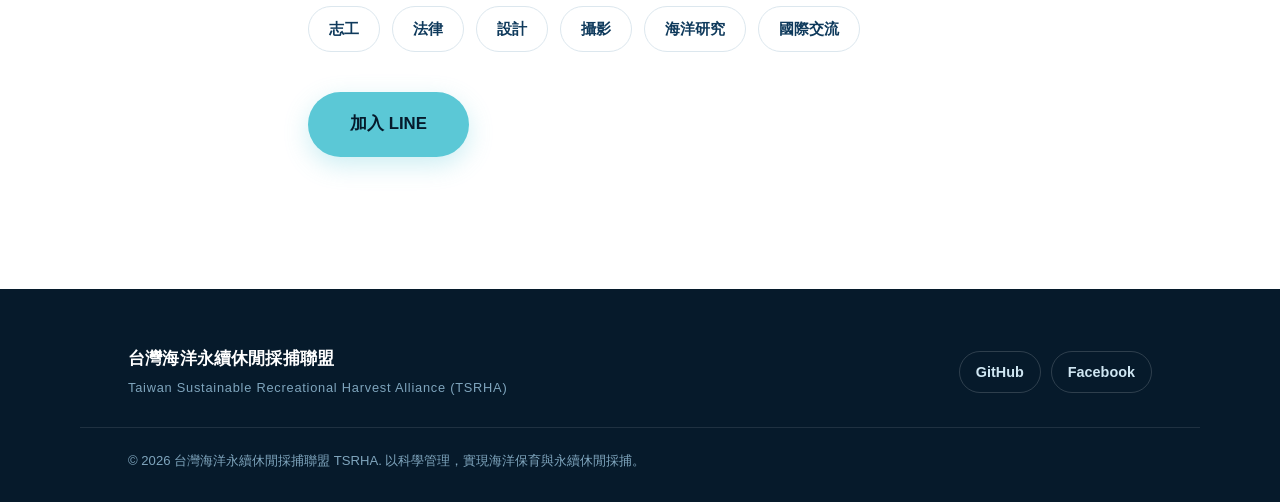
==== commit fe07f4ed: "Add policy history context page" ====
--- a/index.html
+++ b/index.html
@@ -213,6 +213,7 @@
         <p class="lead">下列資料將陸續公開，歡迎引用與分享。</p>
         <div class="resource-grid">
           <a class="resource-btn" href="https://ocean-petition-tw.github.io/formal-opinion.html" target="_blank" rel="noopener noreferrer">意見陳述書</a>
+          <a class="resource-btn" href="history-context.html">歷史脈絡</a>
           <a class="resource-btn" href="international-cases.html">國際案例</a>
           <a class="resource-btn" href="#resources">政策白皮書</a>
           <a class="resource-btn" href="faq.html">FAQ</a>
--- a/styles.css
+++ b/styles.css
@@ -726,6 +726,190 @@
   text-transform: uppercase;
   color: var(--ink-faint);
   margin-bottom: 6px;
+}
+
+/* ============================================================
+   Policy History Context
+   ============================================================ */
+.context-summary-card {
+  position: relative;
+  overflow: hidden;
+  padding: clamp(26px, 5vw, 42px);
+  background: linear-gradient(135deg, rgba(10, 42, 67, .98), rgba(20, 80, 125, .92));
+  color: #eaf6fb;
+  border-radius: var(--radius);
+  box-shadow: var(--shadow-md);
+}
+.context-summary-card::after {
+  content: "";
+  position: absolute;
+  right: -80px;
+  top: -80px;
+  width: 220px;
+  height: 220px;
+  border-radius: 50%;
+  background: radial-gradient(circle, rgba(127, 216, 227, .28), rgba(127, 216, 227, 0) 68%);
+}
+.context-summary-card p {
+  position: relative;
+  z-index: 1;
+  max-width: 76ch;
+  font-size: clamp(1.05rem, 2.2vw, 1.22rem);
+}
+.history-timeline {
+  position: relative;
+  list-style: none;
+  margin: 36px 0 0;
+  padding: 0;
+}
+.history-timeline::before {
+  content: "";
+  position: absolute;
+  left: 132px;
+  top: 10px;
+  bottom: 10px;
+  width: 3px;
+  background: linear-gradient(var(--teal-400), var(--blue-500));
+  border-radius: 999px;
+}
+.history-timeline li {
+  position: relative;
+  display: grid;
+  grid-template-columns: 110px minmax(0, 1fr);
+  gap: 46px;
+  align-items: start;
+  padding: 0 0 34px;
+}
+.history-timeline li::before {
+  content: "";
+  position: absolute;
+  left: 122px;
+  top: 8px;
+  width: 22px;
+  height: 22px;
+  border-radius: 50%;
+  background: var(--paper);
+  border: 5px solid var(--teal-400);
+  box-shadow: 0 0 0 5px rgba(91, 200, 214, .16);
+}
+.history-timeline time {
+  display: inline-flex;
+  justify-content: flex-end;
+  color: var(--blue-500);
+  font-weight: 800;
+  font-variant-numeric: tabular-nums;
+}
+.history-timeline div {
+  background: var(--paper);
+  border: 1px solid var(--line);
+  border-radius: var(--radius-sm);
+  padding: 20px 22px;
+  box-shadow: var(--shadow-sm);
+}
+.history-timeline h3 { color: var(--navy-800); font-size: 1.08rem; margin-bottom: 7px; }
+.history-timeline p { color: var(--ink-soft); font-size: .95rem; }
+.history-timeline .is-major div { border-left: 5px solid var(--blue-500); }
+.history-timeline .is-deadline div { border-left: 5px solid #d97706; background: #fffaf0; }
+.history-timeline .is-deadline::before { border-color: #d97706; box-shadow: 0 0 0 5px rgba(217, 119, 6, .13); }
+.milestone-grid {
+  display: grid;
+  grid-template-columns: repeat(auto-fit, minmax(280px, 1fr));
+  gap: 20px;
+  margin-top: 28px;
+}
+.milestone-card,
+.takeaway-list article {
+  background: var(--paper);
+  border: 1px solid var(--line);
+  border-radius: var(--radius);
+  padding: 26px;
+  box-shadow: var(--shadow-sm);
+}
+.milestone-card span {
+  display: inline-flex;
+  align-items: center;
+  justify-content: center;
+  width: 42px;
+  height: 42px;
+  margin-bottom: 14px;
+  border-radius: 50%;
+  background: rgba(91, 200, 214, .18);
+  color: var(--navy-800);
+  font-weight: 800;
+}
+.milestone-card h3,
+.takeaway-list h3 { color: var(--navy-800); font-size: 1.12rem; margin-bottom: 10px; }
+.milestone-card p,
+.takeaway-list p { color: var(--ink-soft); font-size: .95rem; }
+.mindmap {
+  position: relative;
+  display: grid;
+  grid-template-columns: repeat(3, minmax(0, 1fr));
+  grid-template-rows: auto auto auto;
+  gap: 24px;
+  align-items: center;
+  margin-top: 34px;
+}
+.mindmap::before {
+  content: "";
+  position: absolute;
+  inset: 20% 18%;
+  border: 2px dashed rgba(29, 111, 165, .28);
+  border-radius: 999px;
+  pointer-events: none;
+}
+.mindmap-core {
+  grid-column: 2;
+  grid-row: 2;
+  display: flex;
+  align-items: center;
+  justify-content: center;
+  min-height: 170px;
+  padding: 28px;
+  text-align: center;
+  border-radius: 50%;
+  background: linear-gradient(145deg, var(--navy-800), var(--blue-500));
+  color: #fff;
+  font-weight: 800;
+  box-shadow: var(--shadow-md);
+}
+.mindmap-branch {
+  position: relative;
+  z-index: 1;
+  padding: 22px;
+  background: var(--paper);
+  border: 1px solid var(--line);
+  border-radius: var(--radius);
+  box-shadow: var(--shadow-sm);
+}
+.mindmap-branch h3 { color: var(--navy-800); font-size: 1.08rem; margin-bottom: 8px; }
+.mindmap-branch p { color: var(--ink-soft); font-size: .94rem; }
+.branch-a { grid-column: 1; grid-row: 1; }
+.branch-b { grid-column: 3; grid-row: 1; }
+.branch-c { grid-column: 1; grid-row: 3; }
+.branch-d { grid-column: 3; grid-row: 3; }
+.takeaway-list {
+  display: grid;
+  grid-template-columns: repeat(auto-fit, minmax(260px, 1fr));
+  gap: 18px;
+  margin-top: 28px;
+}
+.takeaway-list article {
+  border-left: 5px solid var(--teal-400);
+}
+@media (max-width: 760px) {
+  .history-timeline::before { left: 10px; }
+  .history-timeline li { grid-template-columns: 1fr; gap: 10px; padding-left: 36px; }
+  .history-timeline li::before { left: 0; }
+  .history-timeline time { justify-content: flex-start; }
+  .mindmap { grid-template-columns: 1fr; }
+  .mindmap::before { display: none; }
+  .mindmap-core,
+  .branch-a,
+  .branch-b,
+  .branch-c,
+  .branch-d { grid-column: auto; grid-row: auto; }
+  .mindmap-core { min-height: 140px; border-radius: var(--radius); }
 }
 
 .callout {
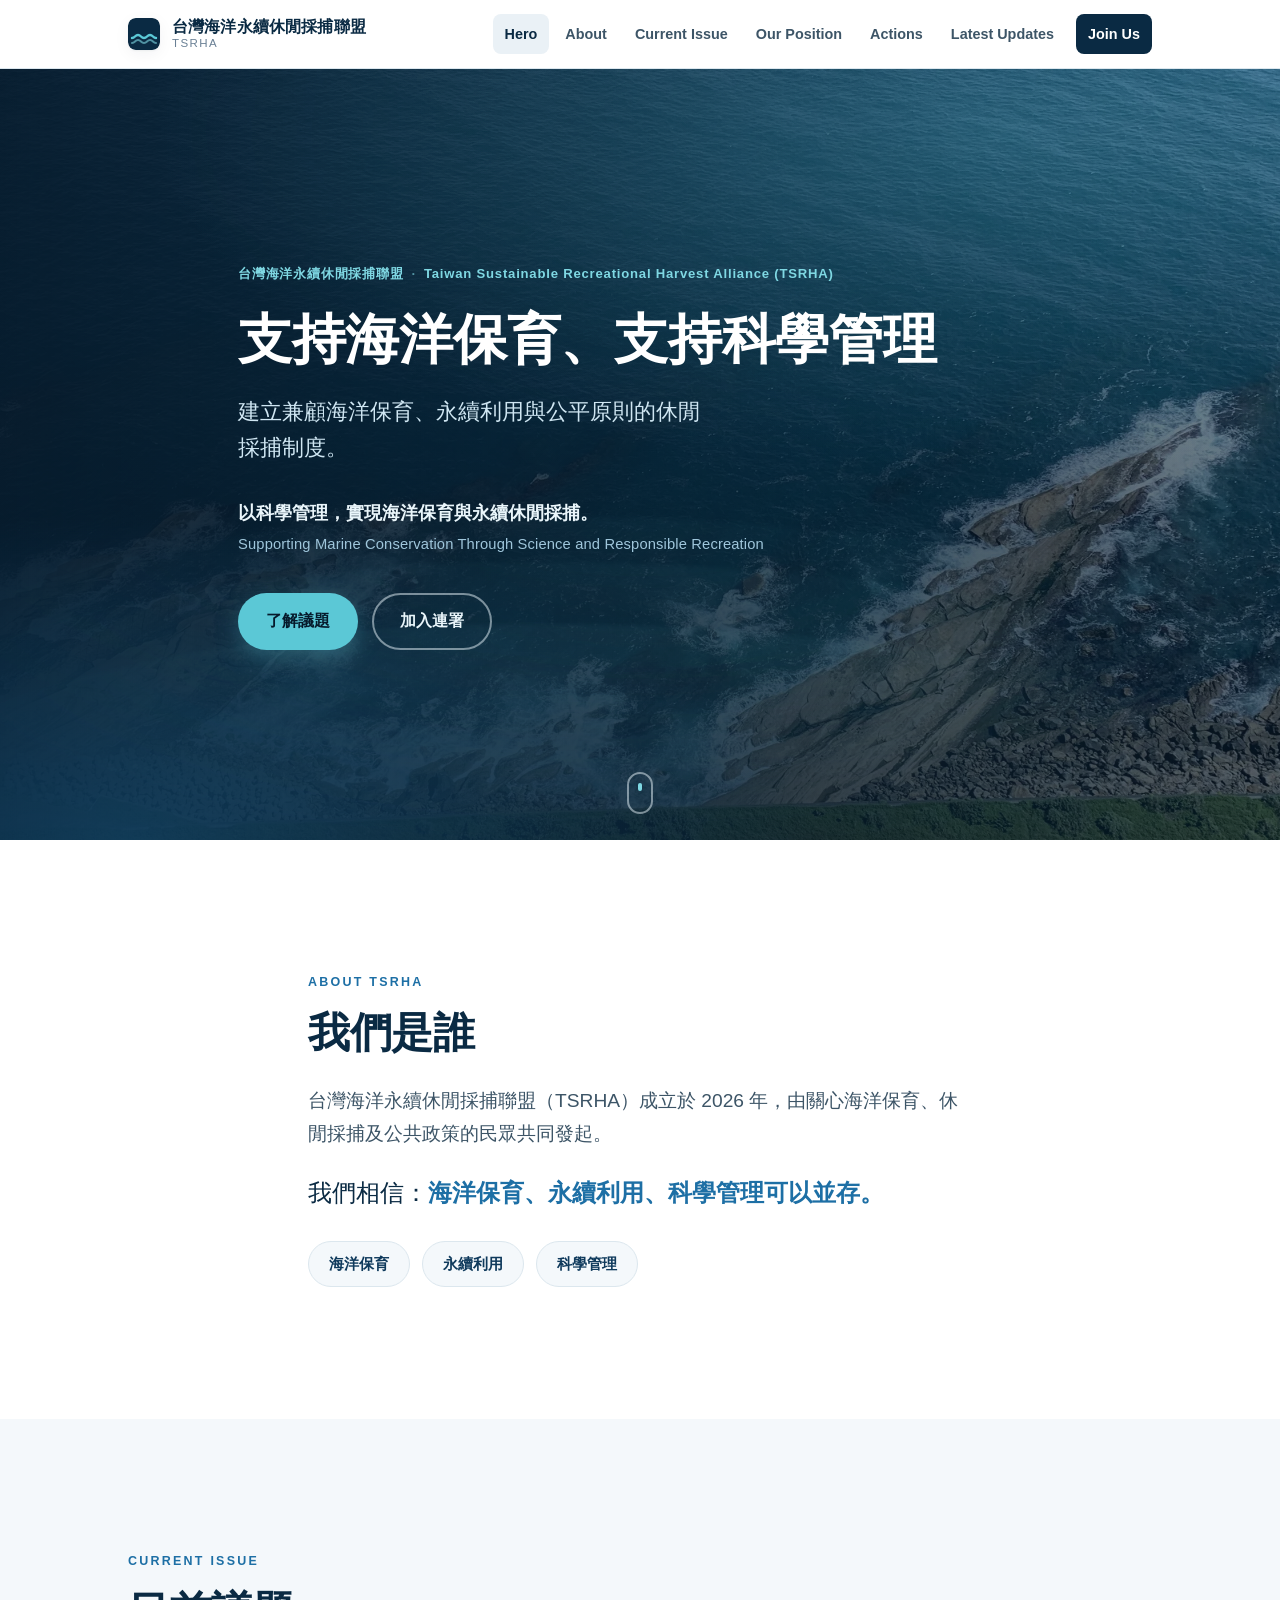
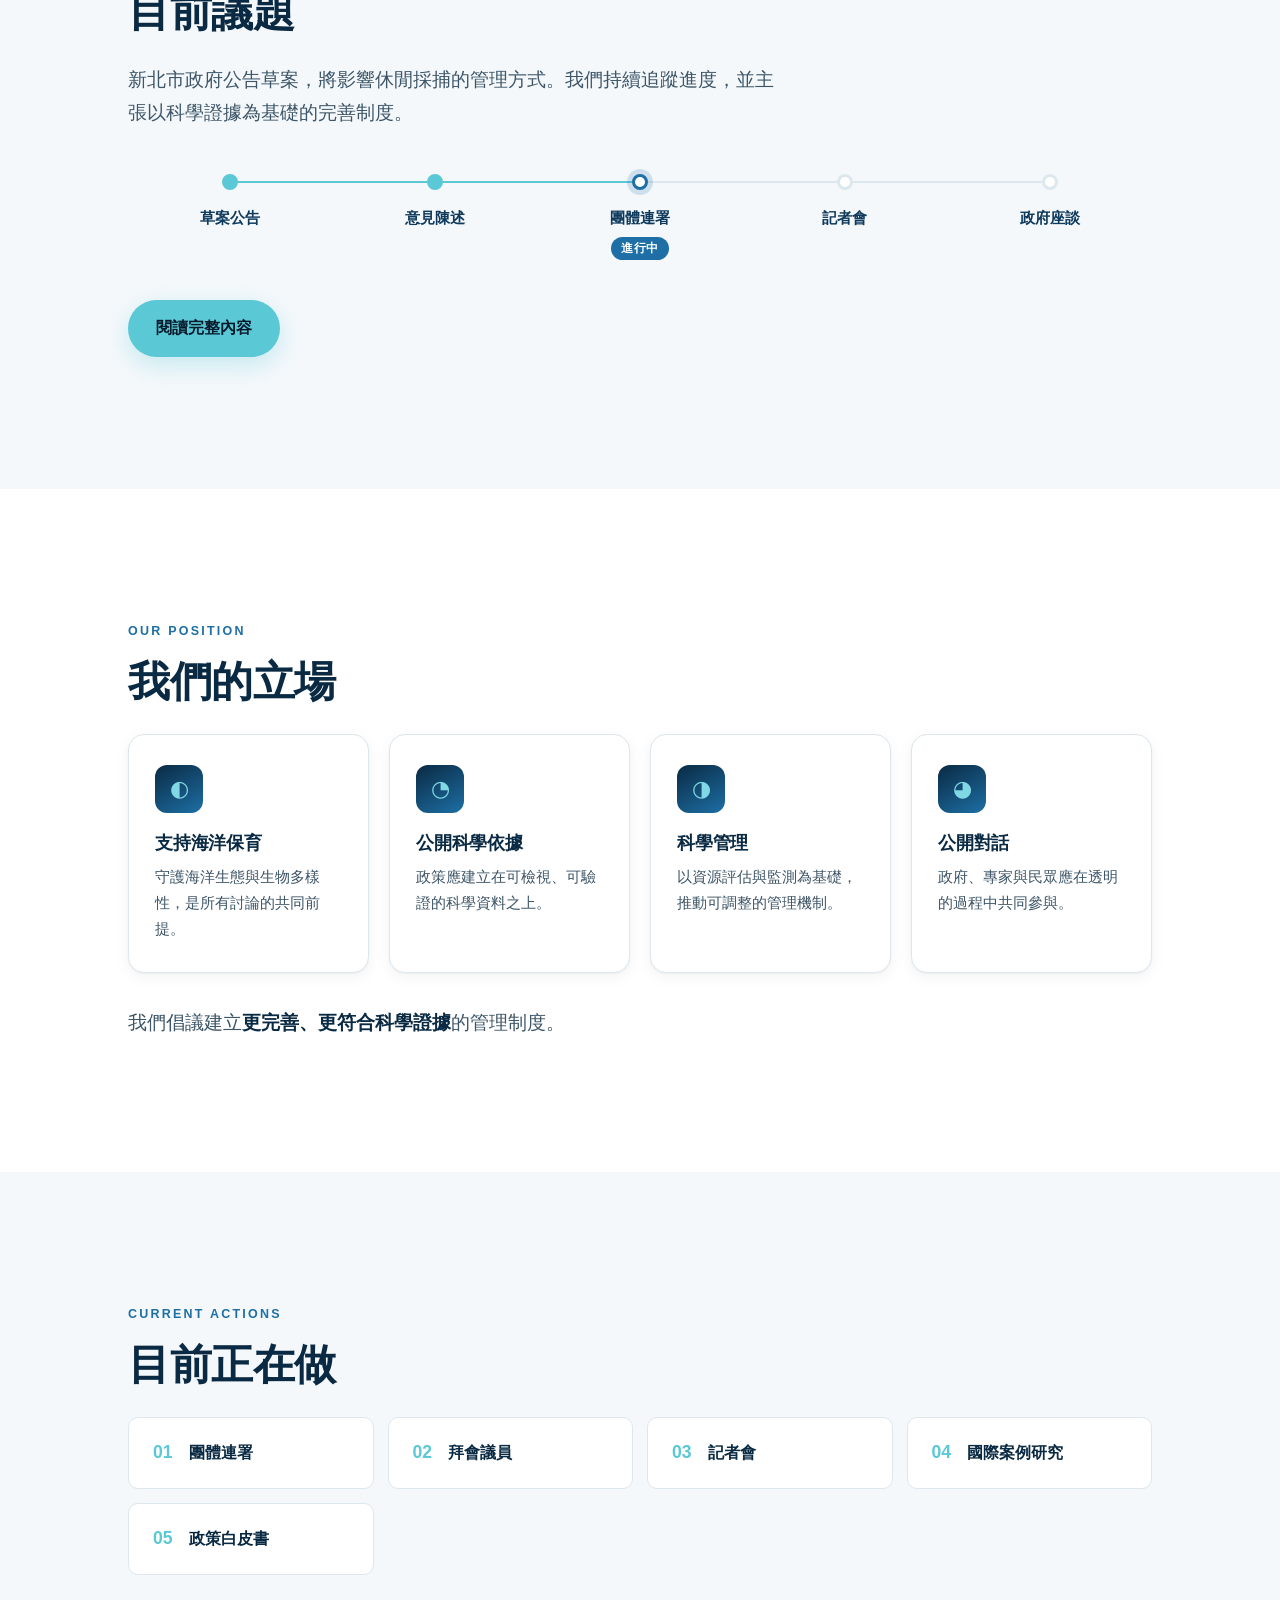
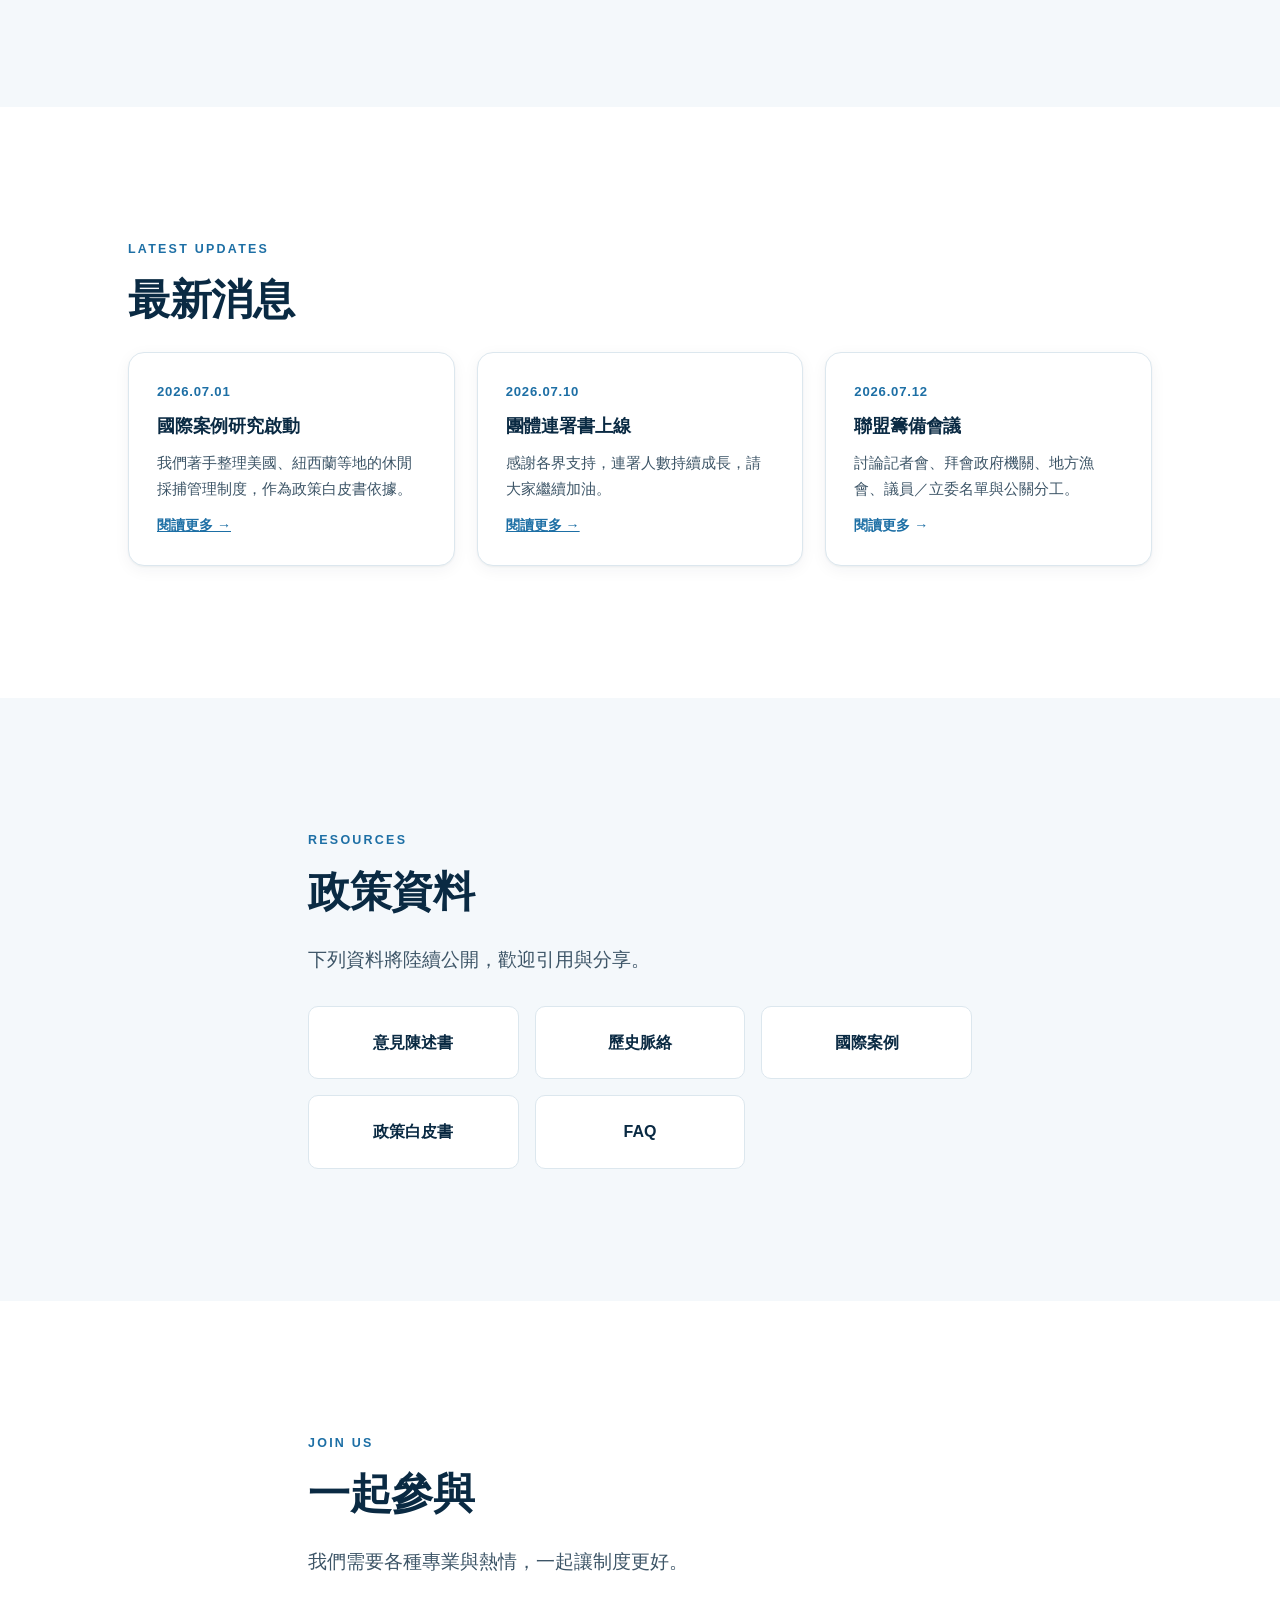
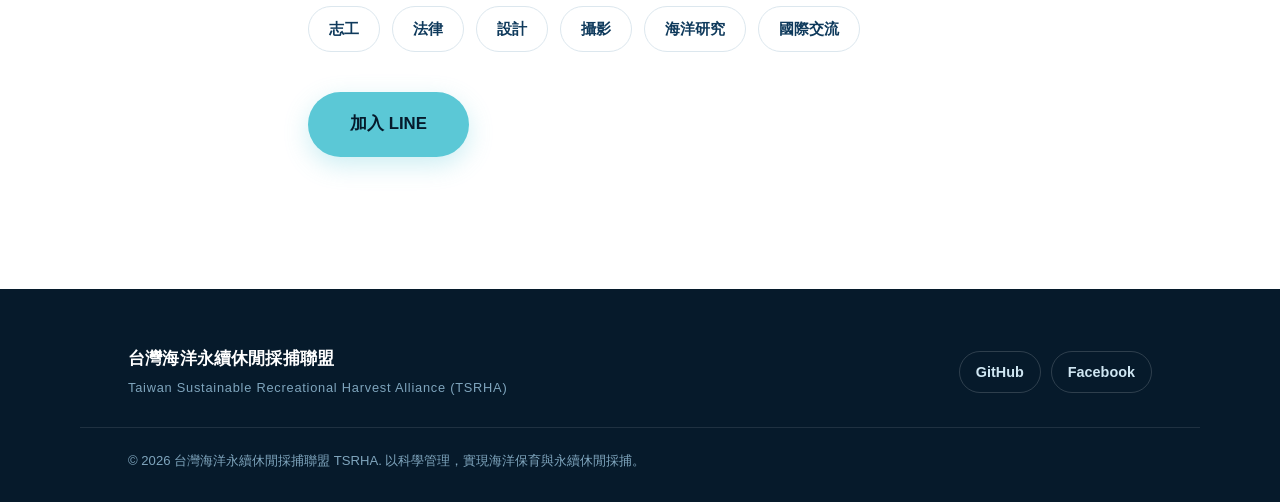
==== commit cc855b05: "Add latest update read more links" ====
--- a/index.html
+++ b/index.html
@@ -187,13 +187,13 @@
             <time class="update-date" datetime="2026-07-01">2026.07.01</time>
             <h3>國際案例研究啟動</h3>
             <p>我們著手整理美國、紐西蘭等地的休閒採捕管理制度，作為政策白皮書依據。</p>
-            <span class="update-more" aria-hidden="true">閱讀更多 →</span>
+            <a class="update-more" href="international-cases.html">閱讀更多 →</a>
           </article>
           <article class="update-card">
             <time class="update-date" datetime="2026-07-10">2026.07.10</time>
             <h3>團體連署書上線</h3>
             <p>感謝各界支持，連署人數持續成長，請大家繼續加油。</p>
-            <span class="update-more" aria-hidden="true">閱讀更多 →</span>
+            <a class="update-more" href="https://www.surveycake.com/s/xye89?v=3" target="_blank" rel="noopener noreferrer">閱讀更多 →</a>
           </article>
           <article class="update-card">
             <time class="update-date" datetime="2026-07-12">2026.07.12</time>
--- a/styles.css
+++ b/styles.css
@@ -850,6 +850,225 @@
   align-items: center;
   margin-top: 34px;
 }
+.actor-grid {
+  display: grid;
+  grid-template-columns: repeat(auto-fit, minmax(260px, 1fr));
+  gap: 20px;
+  margin-top: 32px;
+}
+.actor-card {
+  background: var(--paper);
+  border: 1px solid var(--line);
+  border-top: 5px solid var(--teal-400);
+  border-radius: var(--radius);
+  padding: 24px;
+  box-shadow: var(--shadow-sm);
+}
+.actor-card-primary { border-top-color: var(--blue-500); }
+.actor-card-warn { border-top-color: #d97706; }
+.actor-card-opposition { border-top-color: #7c3aed; }
+.actor-label {
+  display: inline-flex;
+  margin-bottom: 12px;
+  padding: 4px 10px;
+  border-radius: 999px;
+  background: var(--paper-2);
+  color: var(--blue-500);
+  font-size: .75rem;
+  font-weight: 800;
+  letter-spacing: .08em;
+}
+.actor-card h3 { color: var(--navy-800); font-size: 1.12rem; margin-bottom: 10px; }
+.actor-card p { color: var(--ink-soft); font-size: .95rem; }
+.policy-flow {
+  display: grid;
+  grid-template-columns: repeat(6, minmax(150px, 1fr));
+  gap: 14px;
+  margin-top: 30px;
+  overflow-x: auto;
+  padding-bottom: 8px;
+}
+.policy-flow div {
+  position: relative;
+  min-width: 150px;
+  padding: 20px 18px;
+  background: var(--paper);
+  border: 1px solid var(--line);
+  border-radius: var(--radius-sm);
+  box-shadow: var(--shadow-sm);
+}
+.policy-flow div:not(:last-child)::after {
+  content: "→";
+  position: absolute;
+  right: -16px;
+  top: 50%;
+  transform: translateY(-50%);
+  z-index: 2;
+  width: 28px;
+  height: 28px;
+  display: grid;
+  place-items: center;
+  border-radius: 50%;
+  background: var(--navy-800);
+  color: #fff;
+  font-weight: 800;
+}
+.policy-flow span {
+  display: block;
+  color: var(--blue-500);
+  font-size: .78rem;
+  font-weight: 800;
+  letter-spacing: .06em;
+  margin-bottom: 8px;
+}
+.policy-flow strong { display: block; color: var(--navy-800); line-height: 1.35; }
+.policy-flow p { margin-top: 8px; color: var(--ink-soft); font-size: .88rem; line-height: 1.45; }
+.driver-opposition-grid {
+  display: grid;
+  grid-template-columns: minmax(0, 1fr) minmax(0, 1fr);
+  gap: 22px;
+  margin-top: 30px;
+}
+.critique-strip {
+  display: grid;
+  grid-template-columns: repeat(6, minmax(150px, 1fr));
+  gap: 12px;
+  margin-top: 28px;
+  overflow-x: auto;
+  padding-bottom: 6px;
+}
+.critique-strip div {
+  min-width: 150px;
+  padding: 16px 14px;
+  border-radius: var(--radius-sm);
+  background: #fff;
+  border: 1px solid var(--line);
+  box-shadow: var(--shadow-sm);
+}
+.critique-strip strong { display: block; color: var(--navy-800); margin-bottom: 6px; }
+.critique-strip span { display: block; color: var(--ink-soft); font-size: .88rem; line-height: 1.45; }
+.driver-card {
+  background: var(--paper);
+  border: 1px solid var(--line);
+  border-radius: var(--radius);
+  padding: clamp(24px, 4vw, 32px);
+  box-shadow: var(--shadow-sm);
+}
+.driver-card h3 { color: var(--navy-800); font-size: 1.22rem; margin-bottom: 16px; }
+.driver-card ul,
+.opposition-steps { margin: 0; padding: 0; list-style: none; }
+.driver-card ul { display: flex; flex-direction: column; gap: 13px; }
+.driver-card ul li {
+  position: relative;
+  padding-left: 22px;
+  color: var(--ink-soft);
+  font-size: .96rem;
+}
+.driver-card ul li::before {
+  content: "";
+  position: absolute;
+  left: 2px;
+  top: .7em;
+  width: 8px;
+  height: 8px;
+  border-radius: 50%;
+  background: var(--teal-400);
+}
+.driver-card strong { color: var(--navy-800); }
+.driver-note {
+  margin-top: 20px;
+  padding: 18px 20px;
+  border-left: 4px solid #d97706;
+  border-radius: var(--radius-sm);
+  background: #fffaf0;
+  color: var(--ink-soft);
+  font-size: .95rem;
+}
+.opposition-card { border-top: 5px solid #7c3aed; }
+.opposition-steps { display: flex; flex-direction: column; gap: 14px; }
+.opposition-steps li {
+  display: grid;
+  grid-template-columns: 82px minmax(0, 1fr);
+  gap: 14px;
+  align-items: start;
+  padding: 14px;
+  background: var(--paper-2);
+  border: 1px solid var(--line);
+  border-radius: var(--radius-sm);
+}
+.opposition-steps span {
+  display: inline-flex;
+  justify-content: center;
+  padding: 4px 8px;
+  border-radius: 999px;
+  background: rgba(124, 58, 237, .1);
+  color: #5b21b6;
+  font-size: .82rem;
+  font-weight: 800;
+}
+.opposition-steps p { color: var(--ink-soft); font-size: .94rem; line-height: 1.55; }
+.credit-note {
+  margin-top: 18px;
+  padding: 18px 20px;
+  border-radius: var(--radius-sm);
+  background: rgba(124, 58, 237, .08);
+  border: 1px solid rgba(124, 58, 237, .18);
+}
+.credit-note h4 { margin: 0 0 8px; color: var(--navy-800); font-size: 1rem; }
+.credit-note p { color: var(--ink-soft); font-size: .94rem; }
+.accountability-grid {
+  display: grid;
+  grid-template-columns: repeat(auto-fit, minmax(260px, 1fr));
+  gap: 20px;
+  margin-top: 24px;
+}
+.accountability-card,
+.fairness-alert {
+  background: var(--paper);
+  border: 1px solid var(--line);
+  border-radius: var(--radius);
+  padding: 24px;
+  box-shadow: var(--shadow-sm);
+}
+.fairness-alert {
+  margin-bottom: 22px;
+  border-left: 6px solid #dc2626;
+  background: #fff7f7;
+}
+.accountability-card { border-top: 5px solid #dc2626; }
+.accountability-card h3,
+.fairness-alert h3 { color: var(--navy-800); font-size: 1.15rem; margin-bottom: 10px; }
+.accountability-card p,
+.fairness-alert p { color: var(--ink-soft); font-size: .95rem; }
+.strategy-card {
+  padding: clamp(26px, 5vw, 40px);
+  background: linear-gradient(135deg, #fff, var(--paper-2));
+  border: 1px solid var(--line);
+  border-radius: var(--radius);
+  box-shadow: var(--shadow-sm);
+}
+.strategy-card > p {
+  max-width: 78ch;
+  color: var(--ink-soft);
+  font-size: clamp(1.02rem, 2vw, 1.15rem);
+}
+.strategy-card ul {
+  display: grid;
+  grid-template-columns: repeat(auto-fit, minmax(240px, 1fr));
+  gap: 14px;
+  margin: 24px 0 0;
+  padding: 0;
+  list-style: none;
+}
+.strategy-card li {
+  padding: 18px;
+  background: #fff;
+  border: 1px solid var(--line);
+  border-radius: var(--radius-sm);
+  color: var(--ink-soft);
+  font-size: .95rem;
+}
+.strategy-card strong { color: var(--navy-800); }
 .mindmap::before {
   content: "";
   position: absolute;
@@ -888,6 +1107,8 @@
 .branch-b { grid-column: 3; grid-row: 1; }
 .branch-c { grid-column: 1; grid-row: 3; }
 .branch-d { grid-column: 3; grid-row: 3; }
+.branch-e { grid-column: 1; grid-row: 2; }
+.branch-f { grid-column: 3; grid-row: 2; }
 .takeaway-list {
   display: grid;
   grid-template-columns: repeat(auto-fit, minmax(260px, 1fr));
@@ -902,13 +1123,17 @@
   .history-timeline li { grid-template-columns: 1fr; gap: 10px; padding-left: 36px; }
   .history-timeline li::before { left: 0; }
   .history-timeline time { justify-content: flex-start; }
+  .driver-opposition-grid { grid-template-columns: 1fr; }
+  .opposition-steps li { grid-template-columns: 1fr; }
   .mindmap { grid-template-columns: 1fr; }
   .mindmap::before { display: none; }
   .mindmap-core,
   .branch-a,
   .branch-b,
   .branch-c,
-  .branch-d { grid-column: auto; grid-row: auto; }
+  .branch-d,
+  .branch-e,
+  .branch-f { grid-column: auto; grid-row: auto; }
   .mindmap-core { min-height: 140px; border-radius: var(--radius); }
 }
 
